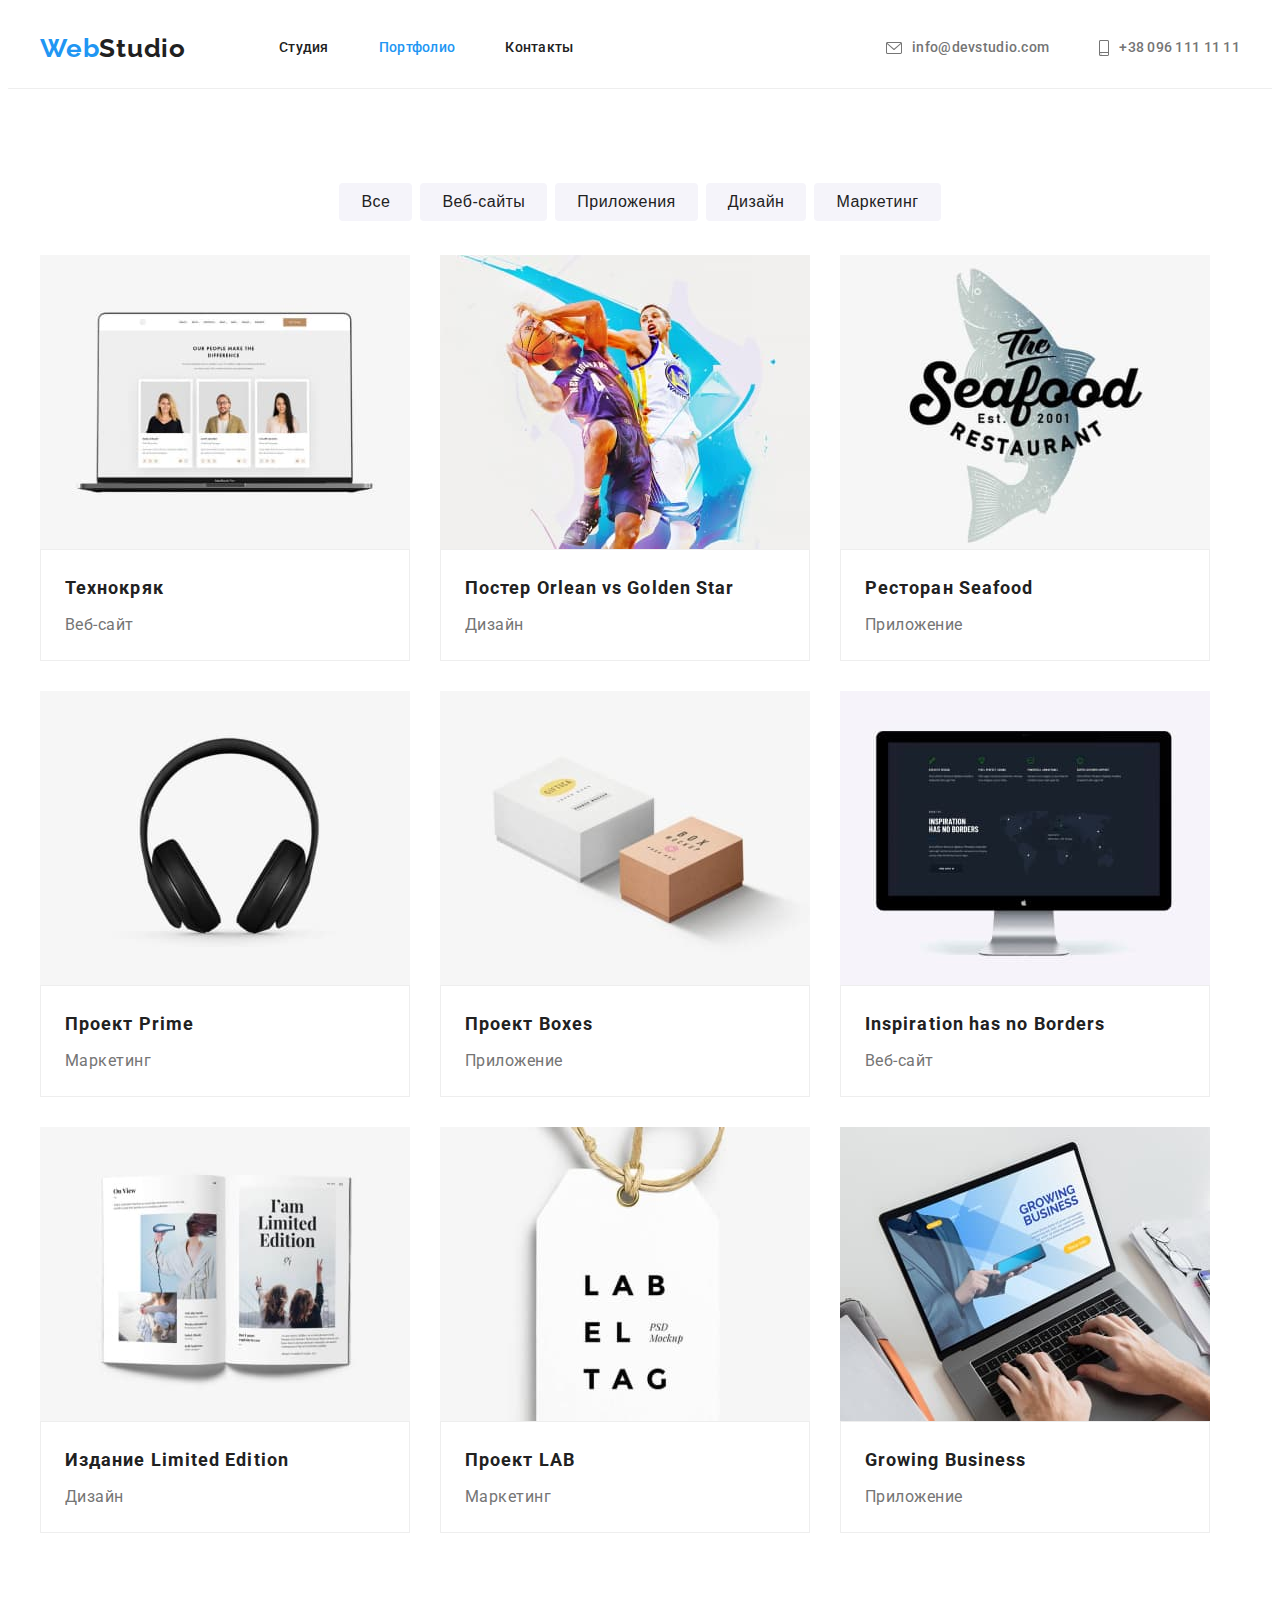
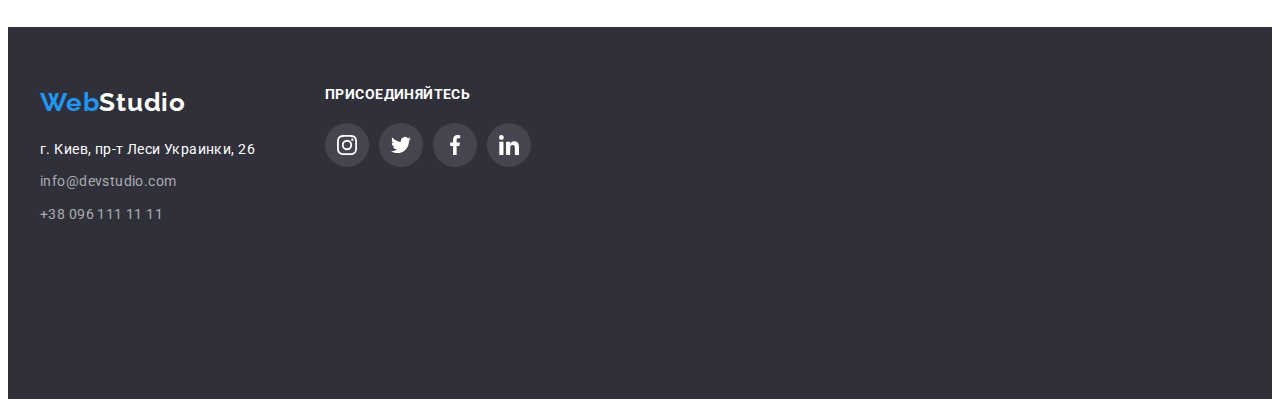
==== portfolio.html @ 66924701 "Переніс файли з минулої роботи" ====
<!DOCTYPE html>
<html lang="ru">
<head>
    <meta charset="UTF-8">
    <meta name="viewport" content="width=device-width, initial-scale=1.0">
    <title>Portfolio</title>
    <link
        href="https://fonts.googleapis.com/css2?family=Oleo+Script&family=Raleway:wght@700&family=Roboto:wght@400;500;700;900&display=swap"
        rel="stylesheet">
        <link rel="stylesheet" href="https://cdnjs.cloudflare.com/ajax/libs/modern-normalize/1.0.0/modern-normalize.min.css"
            integrity="sha512-ISS7cAi1PEhQ8jnbJpJZMd29NlhNj4AWYyLOSp2CE/CsHxTCu+r+t0D2yoJudVrd0/8fTVPUVDzY5Tvli75u/g=="
            crossorigin="anonymous" />
    <link rel="stylesheet" href="./css/styles.css" />
</head>
<body>

    <header class="header portfolio-header">
        <!--Шапка сторінки-->
        <div class="conteiner">
            <a href="./index.html" class="logo"> Web<span class="studio-header">Studio</span></a>
    
            <nav class="head-navigation">
                <ul class="header-nav">
                    <li class="item"><a href="./index.html" class="link">Студия</a></li>
                    <li class="item"><a href="./portfolio.html" class="link current">Портфолио</a></li>
                    <li class="item"><a href="#adress" class="link">Контакты</a></li>
                </ul>
            </nav>
    
        <ul class="header-adress">
            <li class="item mail-item"><a href="mailto:info@devstudio.com" class="link">
                    <svg class="icon icon-mail" width="16" height="12">
                        <use href="./images/splite.svg#icon-envelope"></use>
                    </svg>
                    info@devstudio.com</a></li>
            <li class="item phone-item"><a href="tel:380961111111" class="link">
                    <svg class="icon icon-phone" width="10" height="16">
                        <use href="./images/splite.svg#icon-smartphone"></use>
                    </svg>
                    +38 096 111 11 11</a></li>
        </ul>
        </div>
    
    </header>

    <main>

      <section class="section portfolio">
           
        <h1 class="visually-hidden">Наше портфолио</h1>

        <div class="conteiner">
             <ul class="portfolio-button">
               <li class="item"><button type="button" class="link">Все</button></li>
               <li class="item"><button type="button" class="link">Веб-сайты</button></li>
               <li class="item"><button type="button" class="link">Приложения</button></li>
               <li class="item"><button type="button" class="link">Дизайн</button></li>
               <li class="item"><button type="button" class="link">Маркетинг</button></li>
            </ul>
        
            <ul class="portfolio-list">
                <li class="list-item">
                    <img class="img" src="./images/portfolio/img1.jpg" alt="Екран ноутбука с открытой интернет страницей" width="370">
                    <div class="img-description">
                        <h2 class="img-tittle">Технокряк</h2>
                        <p class="project">Веб-сайт</p>
                    </div>
                </li>
                <li class="list-item">
                    <img class="img" src="./images/portfolio/img2.jpg" alt="Два баскетболиста" width="370">
                    <div class="img-description">
                        <h2 class="img-tittle">Постер <span lang="en">Orlean vs Golden Star</span> </h2>
                        <p class="project">Дизайн</p>
                    </div>
                
                </li>
                <li class="list-item">
                    <img class="img" src="./images/portfolio/img3.jpg" alt="Логотип ресторана" width="370">
                    <div class="img-description">
                        <h2 class="img-tittle">Ресторан <span lang="en">Seafood</span></h2>
                        <p class="project">Приложение</p>
                    </div>
                
                </li>
                <li class="list-item">
                    <img class="img" src="./images/portfolio/img4.jpg" alt="Наушники" width="370">
                    <div class="img-description">
                        <h2 class="img-tittle">Проект <span lang="en">Prime</span></h2>
                        <p class="project">Маркетинг</p>
                    </div>
                
                </li>
                <li class="list-item">
                    <img class="img" src="./images/portfolio/img5.jpg" alt="Две коробки" width="370">
                    <div class="img-description">
                           <h2 class="img-tittle">Проект <span lang="en">Boxes</span></h2>
                           <p class="project">Приложение</p>
                    </div> 
               
                </li>
                <li class="list-item">
                    <img class="img" src="./images/portfolio/img6.jpg" alt="Екран макбука с открытой интернет страницей" width="370">
                    <div class="img-description">
                        <h2 lang="en" class="img-tittle">Inspiration has no Borders</h2>
                        <p class="project">Веб-сайт</p>
                    </div>
                
                </li>
                <li class="list-item">
                    <img class="img" src="./images/portfolio/img7.jpg" alt="Страницы журнала" width="370">
                    <div class="img-description">
                        <h2 class="img-tittle">Издание <span lang="en">Limited Edition</span></h2>
                        <p class="project">Дизайн</p>
                    </div>
                
                </li>
                <li class="list-item">
                    <img class="img" src="./images/portfolio/img8.jpg" alt="Лейба" width="370">
                    <div class="img-description">
                        <h2 class="img-tittle">Проект <span lang="en">LAB</span></h2>
                        <p class="project">Маркетинг</p>
                    </div>
                
                </li>
                <li class="list-item">
                    <img class="img" src="./images/portfolio/img9.jpg" alt="Печать на ноутбуке" width="370">
                    <div class="img-description">
                        <h2 lang="en" class="img-tittle">Growing Business</h2>
                        <p class="project">Приложение</p>
                    </div>
                
                </li>
            </ul>
        </div>
      </section>
    </main>

    <footer class="footer">
        <!--Підвал-->
        <div class="conteiner">
            <div class="adress-conteiner">
                <a href="./index.html" class="logo"> Web<span class="studio-footer">Studio</span></a>
                <address id="adress">
                    <p class="adress">г. Киев, пр-т Леси Украинки, 26</p>
    
                    <ul class="footer-adress">
                        <li class="list-item"><a href="mailto:info@devstudio.com" class="link">info@devstudio.com</a></li>
                        <li class="list-item"><a href="tel:380961111111" class="link">+38 096 111 11 11</a></li>
                    </ul>
                </address>
            </div>
            <div class="footer-social">
                <span class="join">присоединяйтесь</span>
                <ul class="social-list">
                    <li class="item insta-link"><a class="link" href="https://www.instagram.com/" target="_blank" rel="noreferrer noopener">
                            <svg class="icon" width="20" height="20">
                                <use href="./images/splite.svg#icon-instagram"></use>
                            </svg>
                        </a></li>
                    <li class="item twit-link"><a class="link" href="https://twitter.com/" target="_blank" rel="noreferrer noopener">
                            <svg class="icon" width="20" height="20">
                                <use href="./images/splite.svg#icon-twitter"></use>
                            </svg>
                        </a></li>
                    <li class="item face-link"><a class="link" href="https://www.facebook.com/" target="_blank" rel="noreferrer noopener">
                            <svg class="icon" width="20" height="20">
                                <use href="./images/splite.svg#icon-facebook"></use>
                            </svg>
                        </a></li>
                    <li class="item linked-link"><a class="link" href="https://www.linkedin.com/" target="_blank" rel="noreferrer noopener">
                            <svg class="icon" width="20" height="20">
                                <use href="./images/splite.svg#icon-linkedin"></use>
                            </svg>
                        </a></li>
                </ul>
    
            </div>
        </div>
    </footer>
</body>
</html>
---- css/styles.css ----
/*Палітра кольорів
    Фон головний -#FFFFFF;
    Фон другорядний -#F5F4FA;
    Футер та Hero - #2F303A;
    Навігація та заголовни - #212121;
    Посилання та абзаци - #757575;
    Наведення посилань - #2196F3;
    Колір градієнта - rgba(47, 48, 58, 0.4)
    Колір заливки іконок - #afb1b8
    Колів фону іконок соц. мереж у футері - rgba(255, 255, 255, 0.1)
    Колір посилань у футері - rgba(255, 255, 255, 0.6)
*/

/*CSS змінні*/

:root {
  --main-background-color: #ffffff;
  --second-background-color: #f5f4fa;
  --background-footer-hero: #2f303a;
  --text-nav-tittle: #212121;
  --text-links: #757575;
  --accent: #2196f3;
  --gradient-color: rgba(47, 48, 58, 0.4);
  --icon-fill: #afb1b8;
  --footer-text-link: rgba(255, 255, 255, 0.6);
  --bgc-footer-icon: rgba(255, 255, 255, 0.1);
}

body {
  background-color: var(--main-background-color);
  font-family: Roboto, sans-serif;
}

.conteiner {
  margin-right: auto;
  margin-left: auto;
  width: 1200px;
  padding-right: 15px;
  padding-left: 15px;
}

ul,
h2,
h3,
p {
  margin-top: 0;
  margin-bottom: 0;
}

h2 {
  margin-bottom: 50px;

  color: var(--text-nav-tittle);

  font-weight: 700;
  font-size: 36px;
  line-height: 1.17;
  letter-spacing: 0.03em;
}

ul {
  list-style-type: none;
  padding-left: 0;
}

.link {
  text-decoration: none;
}

.section {
  padding-top: 94px;
  padding-bottom: 94px;
}

.img {
  display: block;
}

.visually-hidden {
  position: absolute !important;
  clip: rect(1px 1px 1px 1px);
  clip: rect(1px, 1px, 1px, 1px);
  padding: 0 !important;
  border: 0 !important;
  height: 1px !important;
  width: 1px !important;
  overflow: hidden;
}

:focus {
  outline: none;
}

/*Header*/

.header > .conteiner {
  display: flex;
  align-items: center;
}

/*Header Logo*/

.logo {
  text-decoration: none;

  color: var(--accent);

  font-family: Raleway, sans-serif;
  font-weight: 700;
  font-size: 26px;
  line-height: 1.19;
  letter-spacing: 0.03em;
}

.studio-header {
  color: var(--text-nav-tittle);
}

.logo:hover .studio-header,
.logo:focus .studio-header {
  color: var(--accent);
}

/*Navigation*/

.head-navigation {
  margin-left: 93px;
}

.header-nav {
  display: flex;
}

.header-nav .item:not(:last-child) {
  margin-right: 50px;
}

.header-nav .link {
  display: block;
  padding-top: 32px;
  padding-bottom: 32px;

  color: var(--text-nav-tittle);

  font-weight: 500;
  font-size: 14px;
  line-height: 1.14;
  letter-spacing: 0.02em;
}

.header-nav .link:hover,
.header-nav .link:focus {
  color: var(--accent);
}

.header-nav .link.current {
  color: var(--accent);
}

.header-nav .link.current:hover,
.header-nav .link.current:focus {
  color: var(--text-nav-tittle);
}

/*Header adress*/

.header-adress {
  display: flex;
  margin-left: auto;
}

.header-adress .item:not(:last-child) {
  margin-right: 50px;
}

.header-adress > .item {
  display: flex;
  align-items: center;
}

.header-adress .link {
  color: var(--text-links);

  font-weight: 500;
  font-size: 14px;
  line-height: 1.14;
  letter-spacing: 0.02em;
  text-decoration: none;
}

.header-adress .link:hover,
.header-adress .link:focus {
  color: var(--accent);
}

.icon-mail {
  width: 20px;
  margin-right: 10px;
}

.icon-phone {
  margin-right: 10px;
}

.header-adress .icon {
  fill: currentColor;
}

.header-adress .link {
  display: inline-flex;
  align-items: center;
}

/*Main*/

/*Hero*/

.hero {
  padding-top: 200px;
  padding-bottom: 280px;

  max-width: 1600px;
  height: 600px;
  margin-left: auto;
  margin-right: auto;
  background-image: linear-gradient(
      to right,
      var(--gradient-color),
      var(--gradient-color)
    ),
    url(../images/main-page/hero-img.jpg);
  text-align: center;
}

.hero-tittle {
  margin-top: 0;
  margin-bottom: 30px;
  color: var(--main-background-color);

  font-weight: 900;
  font-size: 44px;
  line-height: 1.36;
  letter-spacing: 0.06em;
  text-transform: uppercase;
}

.hero-button {
  display: inline-block;
  min-width: 200px;
  padding: 10px 32px;
  border-radius: 4px;

  background-color: var(--accent);
  color: var(--main-background-color);

  font-weight: 700;
  font-size: 16px;
  line-height: 1.88;
  letter-spacing: 0.06em;
  align-items: center;
  text-decoration: none;
}

.hero-button:hover,
.hero-button:focus {
  background-color: var(--second-background-color);
  color: var(--text-nav-tittle);
}

/*Features*/

.features {
  display: flex;
}

.features > .item:not(:last-child) {
  margin-right: 30px;
}

.background {
  display: inline-flex;
  justify-content: center;
  align-items: center;
  width: 270px;
  height: 120px;
  background-color: var(--second-background-color);
  border-radius: 4px;
  margin-bottom: 30px;
}

.features .icon {
  width: 70px;
  height: 70px;
}

.feature-tittle {
  margin-bottom: 10px;
  color: var(--text-nav-tittle);

  font-weight: 700;
  font-size: 14px;
  line-height: 1.14;
  letter-spacing: 0.03em;
  text-transform: uppercase;
}

.feature-text {
  color: var(--text-links);

  font-weight: 400;
  font-size: 14px;
  line-height: 1.71;
  letter-spacing: 0.03em;
}

/*Work section*/

.work-section {
  padding-top: 0;
  text-align: center;
}

.work-img {
  display: flex;
  justify-content: space-between;
}

/*Team*/

.team {
  text-align: center;
  background-color: var(--second-background-color);
}

.team-list .list-item {
  background-color: var(--main-background-color);
  box-shadow: 0px 1px 3px rgba(0, 0, 0, 0.12), 0px 1px 1px rgba(0, 0, 0, 0.14),
    0px 2px 1px rgba(0, 0, 0, 0.2);
  border-radius: 0px 0px 4px 4px;
}

.team-list {
  display: flex;
  justify-content: space-between;
  text-align: center;
}

.team-list > .list-item {
  padding-bottom: 30px;
}

.name-worker {
  margin-top: 30px;
  margin-bottom: 10px;

  color: var(--text-nav-tittle);

  font-weight: 500;
  font-size: 16px;
  line-height: 1.19;
  letter-spacing: 0.03em;
}

.work-position {
  margin-bottom: 16px;
  color: var(--text-links);

  font-weight: 400;
  font-size: 16px;
  line-height: 1.19;
  letter-spacing: 0.03em;
}

.social-list {
  display: flex;
  justify-content: center;
}

.social-list .link {
  display: inline-flex;
  align-items: center;
  justify-content: center;
  width: 44px;
  height: 44px;
  fill: var(--icon-fill);
}

.social-list > .item:not(:last-child) {
  margin-right: 10px;
}

.social-list .link:hover,
.social-list .link:focus {
  background-color: var(--accent);
  border-radius: 50%;
  fill: var(--main-background-color);
}

/*Постійні клієнит*/

.clients {
  text-align: center;
}

.clients-list {
  display: flex;
}

.clients-list .link {
  display: flex;
  width: 170px;
  height: 90px;
  border: 1px solid var(--icon-fill);
  border-radius: 4px;
  align-items: center;
  justify-content: center;
  fill: var(--icon-fill);
}

.clients-list .link:hover,
.clients-list .link:focus {
  border: 1px solid var(--accent);
  fill: var(--accent);
}

.clients-item:not(:last-child) {
  margin-right: 30px;
}

/*Footer*/

/*Logo*/

.footer {
  background-color: var(--background-footer-hero);
}

.footer > .conteiner {
  display: flex;
  height: 252px;
  padding-top: 60px;
  padding-bottom: 60px;
}
/*Footer Logo*/

.footer .logo {
  display: block;
  margin-bottom: 20px;
}

.studio-footer {
  color: var(--main-background-color);
}

.logo:hover .studio-footer,
.logo:focus .studio-footer {
  color: var(--accent);
}

/*Footer Adress*/

.adress {
  margin-bottom: 9px;

  color: var(--main-background-color);

  font-style: normal;
  font-weight: 400;
  font-size: 14px;
  line-height: 1.71;
  letter-spacing: 0.03em;
}

.footer-adress > .list-item:not(:last-child) {
  margin-bottom: 9px;
}

.footer-adress {
  list-style-type: none;
}

.footer-adress .link {
  color: var(--footer-text-link);

  font-style: normal;
  font-weight: 400;
  font-size: 14px;
  line-height: 1.71;
  letter-spacing: 0.03em;
}

.footer-adress .link:hover,
.footer-adress .link:focus {
  color: var(--accent);
}

.adress-conteiner {
  margin-right: 70px;
}

.footer-social {
  display: flex;
  flex-direction: column;
}

.join {
  font-weight: 700;
  font-size: 14px;
  line-height: 1.14;
  letter-spacing: 0.03em;
  text-transform: uppercase;
  padding-bottom: 20px;

  color: var(--main-background-color);
}

.footer-social .item {
  background-color: var(--bgc-footer-icon);
  border-radius: 50%;
}

.footer-social .icon {
  fill: var(--main-background-color);
}

/*Portfolio*/

.portfolio-header {
  border-bottom: 1px solid #eeeeee;
}

/*Main*/

/*Buttons*/

.portfolio-button .link {
  display: inline-block;
  min-width: 73px;
  padding: 6px 22px;
  border-radius: 4px;
  border: 0;

  background-color: var(--second-background-color);
  color: var(--text-nav-tittle);

  font-weight: 500;
  font-size: 16px;
  line-height: 1.62;
  text-align: center;
  letter-spacing: 0.03em;

  cursor: pointer;
}

.portfolio-button .link:hover,
.portfolio-button .link:focus {
  background-color: var(--accent);
  color: var(--main-background-color);
}

/*Portfolio Images*/

.portfolio-button {
  display: flex;
  justify-content: center;
  margin-bottom: 34px;
}

.portfolio-button > .item:not(:last-child) {
  margin-right: 8px;
}

.portfolio-list {
  display: flex;
  flex-wrap: wrap;
}

.img-description {
  border: 1px solid #eeeeee;

  padding: 20px 24px;
}

.portfolio-list > .list-item:not(:nth-child(3n)) {
  margin-right: 30px;
}

.portfolio-list > .list-item:not(:nth-last-child(-n + 3)) {
  margin-bottom: 30px;
}

.img-tittle {
  margin-bottom: 4px;

  color: var(--text-nav-tittle);

  font-weight: 700;
  font-size: 18px;
  line-height: 2;
  letter-spacing: 0.06em;
}

.project {
  color: var(--text-links);

  font-weight: 400;
  font-size: 16px;
  line-height: 1.87;
  letter-spacing: 0.03em;
}

.portfolio-list > .list-item:hover {
  box-shadow: 0px 1px 1px rgba(0, 0, 0, 0.12), 0px 4px 4px rgba(0, 0, 0, 0.06),
    1px 4px 6px rgba(0, 0, 0, 0.16);
}
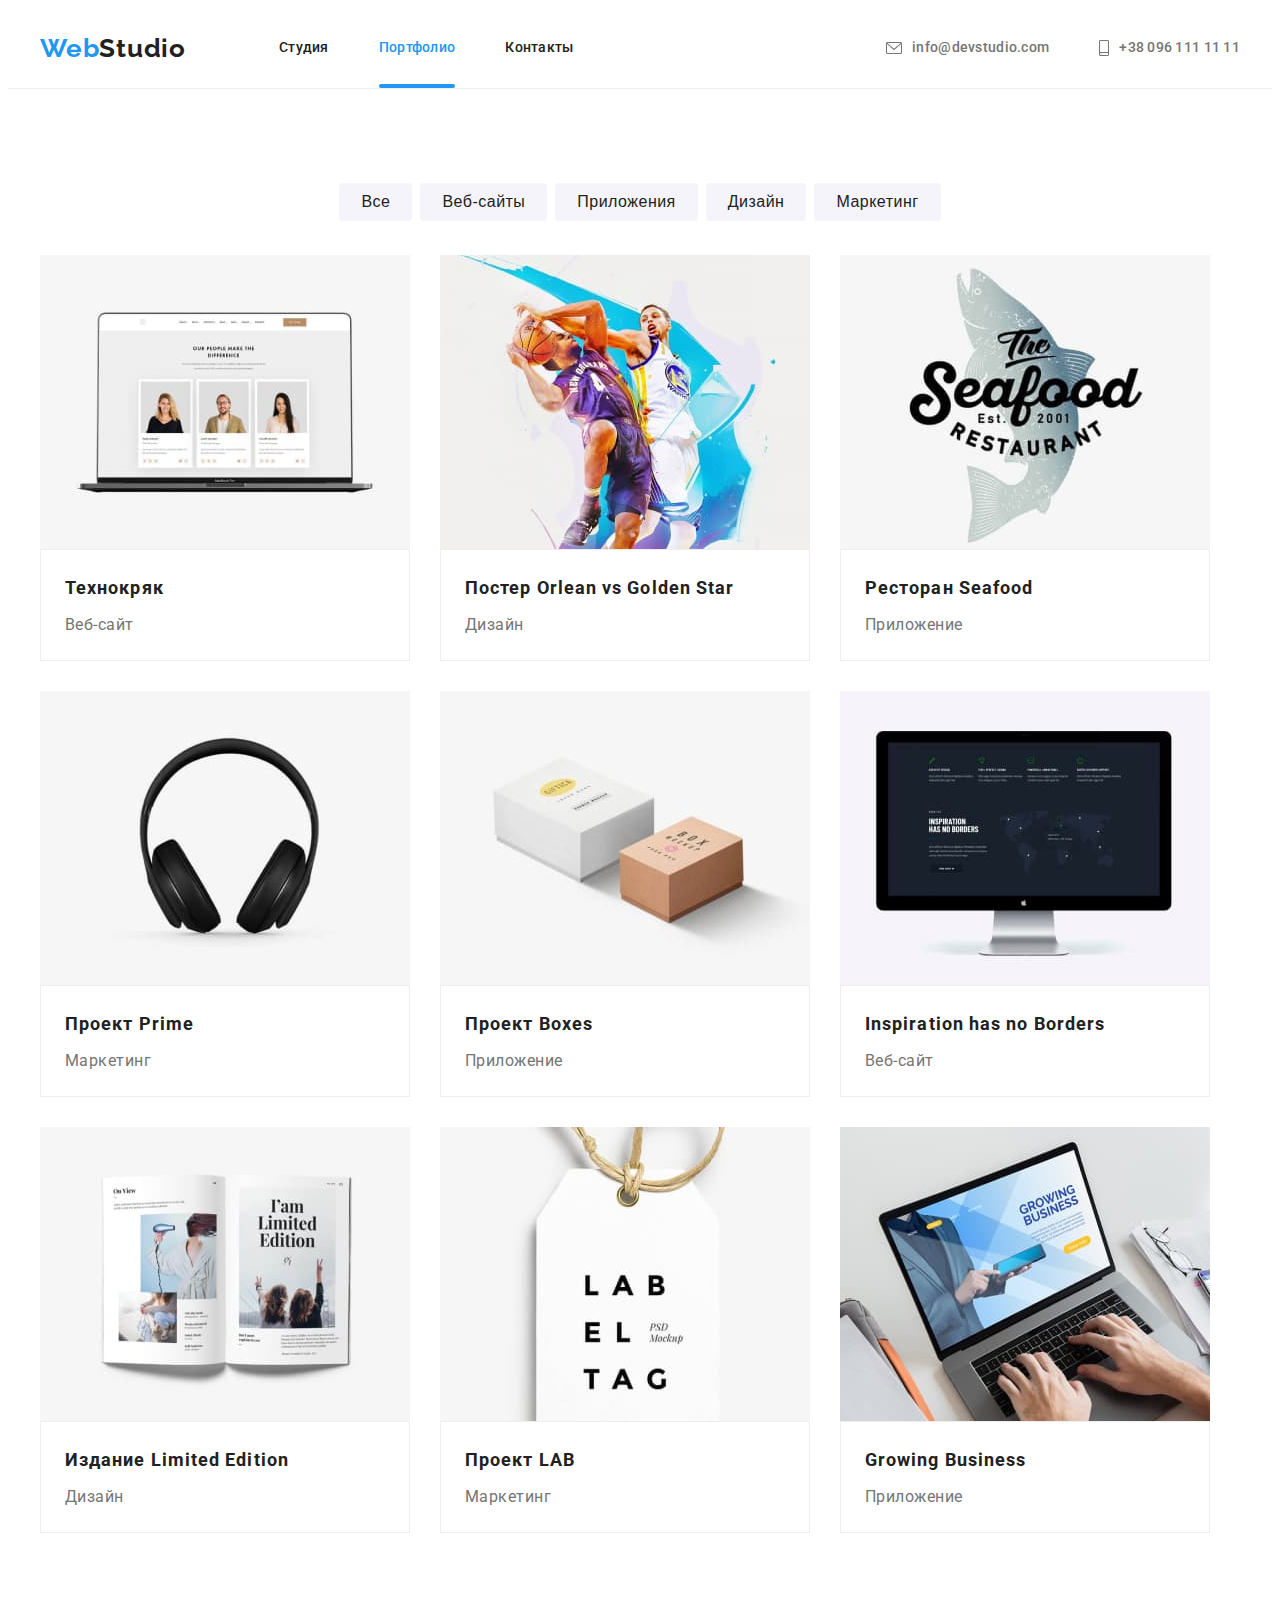
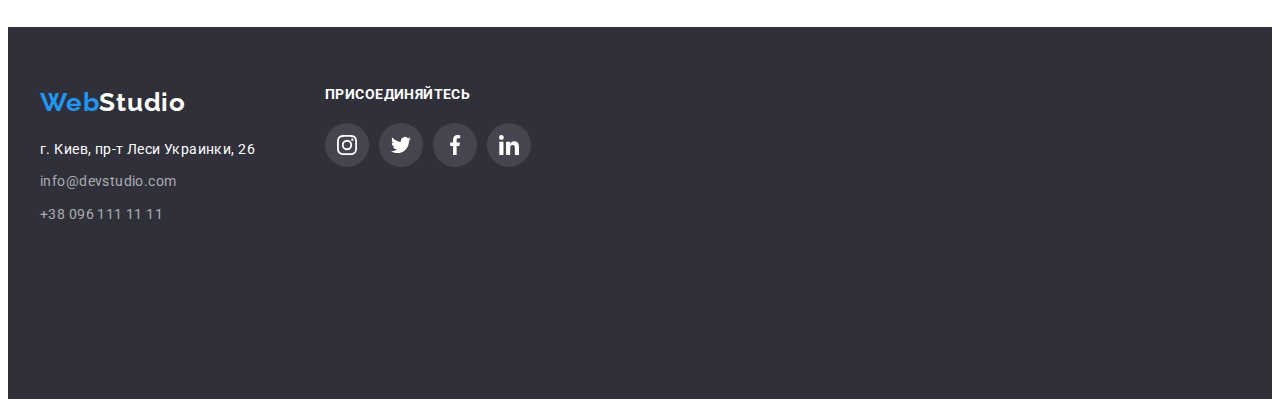
==== commit c397d69c: "Зпозиціонував без анімації" ====
--- a/portfolio.html
+++ b/portfolio.html
@@ -60,14 +60,25 @@
         
             <ul class="portfolio-list">
                 <li class="list-item">
-                    <img class="img" src="./images/portfolio/img1.jpg" alt="Екран ноутбука с открытой интернет страницей" width="370">
+                    <div class="overlay-img"><img class="img" src="./images/portfolio/img1.jpg" alt="Екран ноутбука с открытой интернет страницей" width="370">
+                    <div class="overlay">
+                        <p class="overlay-txt">Технокряк это современная площадка распространения коронавируса. Компании используют эту платформу для цифрового
+                        шпионажа и атак на защищённые сервера конкурентов.</p>
+                    </div>
+                    </div>
                     <div class="img-description">
                         <h2 class="img-tittle">Технокряк</h2>
                         <p class="project">Веб-сайт</p>
                     </div>
-                </li>
-                <li class="list-item">
-                    <img class="img" src="./images/portfolio/img2.jpg" alt="Два баскетболиста" width="370">
+                    
+                </li>
+                <li class="list-item">
+                    <div class="overlay-img"><img class="img" src="./images/portfolio/img2.jpg" alt="Два баскетболиста" width="370">
+                    <div class="overlay">
+                        <p class="overlay-txt">Технокряк это современная площадка распространения коронавируса. Компании используют эту платформу для цифрового
+                        шпионажа и атак на защищённые сервера конкурентов.</p>
+                    </div>
+                    </div>
                     <div class="img-description">
                         <h2 class="img-tittle">Постер <span lang="en">Orlean vs Golden Star</span> </h2>
                         <p class="project">Дизайн</p>
@@ -75,7 +86,12 @@
                 
                 </li>
                 <li class="list-item">
-                    <img class="img" src="./images/portfolio/img3.jpg" alt="Логотип ресторана" width="370">
+                    <div class="overlay-img"><img class="img" src="./images/portfolio/img3.jpg" alt="Логотип ресторана" width="370">
+                    <div class="overlay">
+                        <p class="overlay-txt">Технокряк это современная площадка распространения коронавируса. Компании используют эту платформу для цифрового
+                        шпионажа и атак на защищённые сервера конкурентов.</p>
+                    </div>
+                    </div>
                     <div class="img-description">
                         <h2 class="img-tittle">Ресторан <span lang="en">Seafood</span></h2>
                         <p class="project">Приложение</p>
@@ -83,7 +99,12 @@
                 
                 </li>
                 <li class="list-item">
-                    <img class="img" src="./images/portfolio/img4.jpg" alt="Наушники" width="370">
+                    <div class="overlay-img"><img class="img" src="./images/portfolio/img4.jpg" alt="Наушники" width="370">
+                    <div class="overlay">
+                        <p class="overlay-txt">Технокряк это современная площадка распространения коронавируса. Компании используют эту платформу для цифрового
+                        шпионажа и атак на защищённые сервера конкурентов.</p>
+                    </div>
+                    </div>
                     <div class="img-description">
                         <h2 class="img-tittle">Проект <span lang="en">Prime</span></h2>
                         <p class="project">Маркетинг</p>
@@ -91,7 +112,12 @@
                 
                 </li>
                 <li class="list-item">
-                    <img class="img" src="./images/portfolio/img5.jpg" alt="Две коробки" width="370">
+                    <div class="overlay-img"><img class="img" src="./images/portfolio/img5.jpg" alt="Две коробки" width="370">
+                    <div class="overlay">
+                        <p class="overlay-txt">Технокряк это современная площадка распространения коронавируса. Компании используют эту платформу для цифрового
+                        шпионажа и атак на защищённые сервера конкурентов.</p>
+                    </div>
+                    </div>
                     <div class="img-description">
                            <h2 class="img-tittle">Проект <span lang="en">Boxes</span></h2>
                            <p class="project">Приложение</p>
@@ -99,7 +125,12 @@
                
                 </li>
                 <li class="list-item">
-                    <img class="img" src="./images/portfolio/img6.jpg" alt="Екран макбука с открытой интернет страницей" width="370">
+                    <div class="overlay-img"><img class="img" src="./images/portfolio/img6.jpg" alt="Екран макбука с открытой интернет страницей" width="370">
+                    <div class="overlay">
+                        <p class="overlay-txt">Технокряк это современная площадка распространения коронавируса. Компании используют эту платформу для цифрового
+                        шпионажа и атак на защищённые сервера конкурентов.</p>
+                    </div>
+                    </div>
                     <div class="img-description">
                         <h2 lang="en" class="img-tittle">Inspiration has no Borders</h2>
                         <p class="project">Веб-сайт</p>
@@ -107,7 +138,12 @@
                 
                 </li>
                 <li class="list-item">
-                    <img class="img" src="./images/portfolio/img7.jpg" alt="Страницы журнала" width="370">
+                    <div class="overlay-img"><img class="img" src="./images/portfolio/img7.jpg" alt="Страницы журнала" width="370">
+                    <div class="overlay">
+                        <p class="overlay-txt">Технокряк это современная площадка распространения коронавируса. Компании используют эту платформу для цифрового
+                        шпионажа и атак на защищённые сервера конкурентов.</p>
+                    </div>
+                    </div>
                     <div class="img-description">
                         <h2 class="img-tittle">Издание <span lang="en">Limited Edition</span></h2>
                         <p class="project">Дизайн</p>
@@ -115,7 +151,12 @@
                 
                 </li>
                 <li class="list-item">
-                    <img class="img" src="./images/portfolio/img8.jpg" alt="Лейба" width="370">
+                    <div class="overlay-img"><img class="img" src="./images/portfolio/img8.jpg" alt="Лейба" width="370">
+                    <div class="overlay">
+                        <p class="overlay-txt">Технокряк это современная площадка распространения коронавируса. Компании используют эту платформу для цифрового
+                        шпионажа и атак на защищённые сервера конкурентов.</p>
+                    </div>
+                    </div>
                     <div class="img-description">
                         <h2 class="img-tittle">Проект <span lang="en">LAB</span></h2>
                         <p class="project">Маркетинг</p>
@@ -123,7 +164,12 @@
                 
                 </li>
                 <li class="list-item">
-                    <img class="img" src="./images/portfolio/img9.jpg" alt="Печать на ноутбуке" width="370">
+                    <div class="overlay-img"><img class="img" src="./images/portfolio/img9.jpg" alt="Печать на ноутбуке" width="370">
+                    <div class="overlay">
+                        <p class="overlay-txt">Технокряк это современная площадка распространения коронавируса. Компании используют эту платформу для цифрового
+                        шпионажа и атак на защищённые сервера конкурентов.</p>
+                    </div>
+                    </div>
                     <div class="img-description">
                         <h2 lang="en" class="img-tittle">Growing Business</h2>
                         <p class="project">Приложение</p>
--- a/css/styles.css
+++ b/css/styles.css
@@ -162,6 +162,21 @@
   color: var(--text-nav-tittle);
 }
 
+.header-nav > .item {
+  position: relative;
+}
+
+.header-nav .link.current::after {
+  position: absolute;
+  left: 0;
+  bottom: 0;
+  content: '';
+  width: 100%;
+  height: 4px;
+  background-color: var(--accent);
+  border-radius: 2px;
+}
+
 /*Header adress*/
 
 .header-adress {
@@ -267,6 +282,40 @@
   color: var(--text-nav-tittle);
 }
 
+.backdrop {
+  position: fixed;
+  top: 0;
+  left: 0;
+  width: 100%;
+  height: 100%;
+  background-color: rgba(0, 0, 0, 0.1);
+  z-index: 2;
+}
+
+.backdrop.is-hidden {
+  opacity: 0;
+  pointer-events: none;
+}
+
+.modal {
+  position: absolute;
+  top: 50%;
+  left: 50%;
+  transform: translate(-50%, -50%);
+
+  min-width: 528px;
+  min-height: 581px;
+  background-color: #fff;
+}
+
+.close-button {
+  display: block;
+  border: none;
+  padding: 0;
+  margin: 0;
+  fill: white;
+}
+
 /*Features*/
 
 .features {
@@ -325,6 +374,29 @@
   justify-content: space-between;
 }
 
+.work-img > .work-item {
+  position: relative;
+}
+
+.work-img .img-text {
+  position: absolute;
+  left: 0;
+  bottom: 0;
+  background-color: rgba(47, 48, 58, 0.8);
+  width: 100%;
+  height: 70px;
+  font-weight: 700;
+  font-size: 14px;
+  line-height: 1.14;
+  text-align: center;
+  letter-spacing: 0.03em;
+  text-transform: uppercase;
+  padding: 27px 0px;
+
+  color: var(--main-background-color);
+  z-index: 1;
+}
+
 /*Team*/
 
 .team {
@@ -612,4 +684,34 @@
 .portfolio-list > .list-item:hover {
   box-shadow: 0px 1px 1px rgba(0, 0, 0, 0.12), 0px 4px 4px rgba(0, 0, 0, 0.06),
     1px 4px 6px rgba(0, 0, 0, 0.16);
-}
+  cursor: pointer;
+}
+
+.overlay-img {
+  position: relative;
+}
+
+.overlay {
+  position: absolute;
+  left: 0;
+  bottom: 0;
+  opacity: 0;
+  width: 100%;
+  height: 294px;
+  background-color: rgba(33, 150, 243, 0.9);
+}
+
+.overlay-txt {
+  margin: 63px 24px;
+  font-weight: 400;
+  font-size: 18px;
+  line-height: 1.56;
+
+  letter-spacing: 0.03em;
+
+  color: var(--main-background-color);
+}
+
+.portfolio-list > .list-item:hover .overlay {
+  opacity: 1;
+}
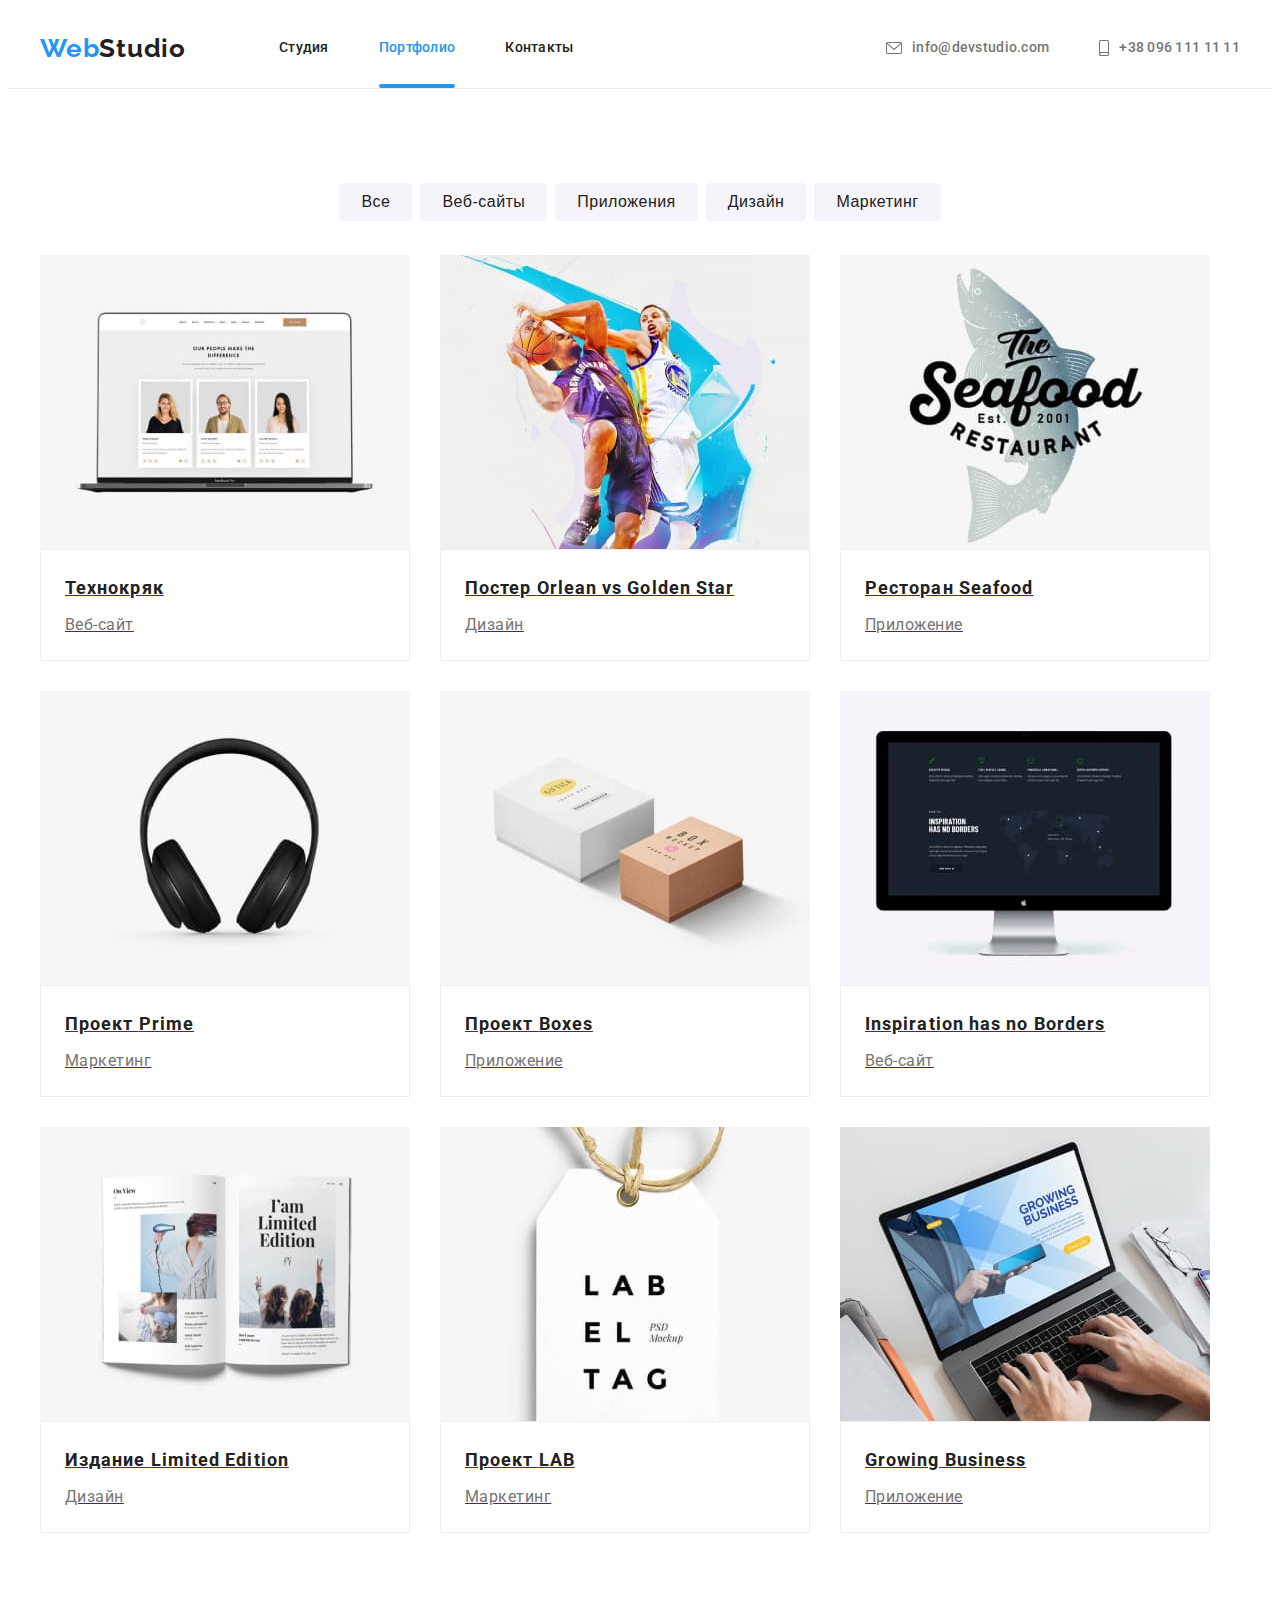
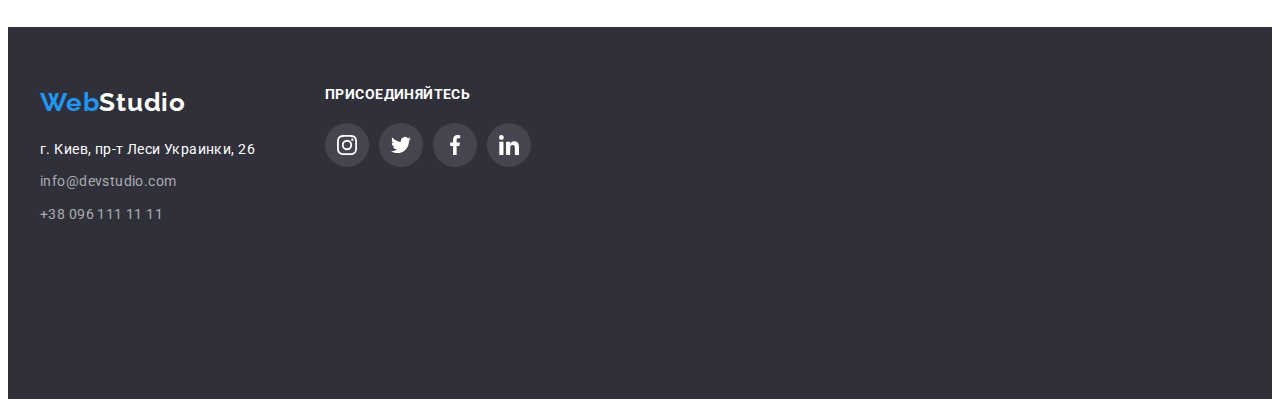
==== commit aa949d1d: "Відредагував links у Портфоліо" ====
--- a/portfolio.html
+++ b/portfolio.html
@@ -60,20 +60,21 @@
         
             <ul class="portfolio-list">
                 <li class="list-item">
-                    <div class="overlay-img"><img class="img" src="./images/portfolio/img1.jpg" alt="Екран ноутбука с открытой интернет страницей" width="370">
-                    <div class="overlay">
-                        <p class="overlay-txt">Технокряк это современная площадка распространения коронавируса. Компании используют эту платформу для цифрового
-                        шпионажа и атак на защищённые сервера конкурентов.</p>
-                    </div>
+                    <a href="" class="portfolio-link"><div class="overlay-img">
+                        <img class="img" src="./images/portfolio/img1.jpg" alt="Екран ноутбука с открытой интернет страницей" width="370">
+            
+                        <div class="overlay"><p class="overlay-txt">Технокряк это современная площадка распространения коронавируса. Компании используют эту платформу для цифрового
+                        шпионажа и атак на защищённые сервера конкурентов.</p></div>
+                
                     </div>
                     <div class="img-description">
                         <h2 class="img-tittle">Технокряк</h2>
                         <p class="project">Веб-сайт</p>
                     </div>
-                    
-                </li>
-                <li class="list-item">
-                    <div class="overlay-img"><img class="img" src="./images/portfolio/img2.jpg" alt="Два баскетболиста" width="370">
+                    </a>
+                </li>
+                <li class="list-item">
+                    <a href="" class="portfolio-link"><div class="overlay-img"><img class="img" src="./images/portfolio/img2.jpg" alt="Два баскетболиста" width="370">
                     <div class="overlay">
                         <p class="overlay-txt">Технокряк это современная площадка распространения коронавируса. Компании используют эту платформу для цифрового
                         шпионажа и атак на защищённые сервера конкурентов.</p>
@@ -83,10 +84,10 @@
                         <h2 class="img-tittle">Постер <span lang="en">Orlean vs Golden Star</span> </h2>
                         <p class="project">Дизайн</p>
                     </div>
-                
-                </li>
-                <li class="list-item">
-                    <div class="overlay-img"><img class="img" src="./images/portfolio/img3.jpg" alt="Логотип ресторана" width="370">
+                </a>
+                </li>
+                <li class="list-item">
+                    <a href="" class="portfolio-link"><div class="overlay-img"><img class="img" src="./images/portfolio/img3.jpg" alt="Логотип ресторана" width="370">
                     <div class="overlay">
                         <p class="overlay-txt">Технокряк это современная площадка распространения коронавируса. Компании используют эту платформу для цифрового
                         шпионажа и атак на защищённые сервера конкурентов.</p>
@@ -96,10 +97,10 @@
                         <h2 class="img-tittle">Ресторан <span lang="en">Seafood</span></h2>
                         <p class="project">Приложение</p>
                     </div>
-                
-                </li>
-                <li class="list-item">
-                    <div class="overlay-img"><img class="img" src="./images/portfolio/img4.jpg" alt="Наушники" width="370">
+                </a>
+                </li>
+                <li class="list-item">
+                    <a href="" class="portfolio-link"><div class="overlay-img"><img class="img" src="./images/portfolio/img4.jpg" alt="Наушники" width="370">
                     <div class="overlay">
                         <p class="overlay-txt">Технокряк это современная площадка распространения коронавируса. Компании используют эту платформу для цифрового
                         шпионажа и атак на защищённые сервера конкурентов.</p>
@@ -109,10 +110,10 @@
                         <h2 class="img-tittle">Проект <span lang="en">Prime</span></h2>
                         <p class="project">Маркетинг</p>
                     </div>
-                
-                </li>
-                <li class="list-item">
-                    <div class="overlay-img"><img class="img" src="./images/portfolio/img5.jpg" alt="Две коробки" width="370">
+                </a>
+                </li>
+                <li class="list-item">
+                    <a href="" class="portfolio-link"><div class="overlay-img"><img class="img" src="./images/portfolio/img5.jpg" alt="Две коробки" width="370">
                     <div class="overlay">
                         <p class="overlay-txt">Технокряк это современная площадка распространения коронавируса. Компании используют эту платформу для цифрового
                         шпионажа и атак на защищённые сервера конкурентов.</p>
@@ -122,10 +123,10 @@
                            <h2 class="img-tittle">Проект <span lang="en">Boxes</span></h2>
                            <p class="project">Приложение</p>
                     </div> 
-               
-                </li>
-                <li class="list-item">
-                    <div class="overlay-img"><img class="img" src="./images/portfolio/img6.jpg" alt="Екран макбука с открытой интернет страницей" width="370">
+            </a>
+                </li>
+                <li class="list-item">
+                    <a href="" class="portfolio-link"><div class="overlay-img"><img class="img" src="./images/portfolio/img6.jpg" alt="Екран макбука с открытой интернет страницей" width="370">
                     <div class="overlay">
                         <p class="overlay-txt">Технокряк это современная площадка распространения коронавируса. Компании используют эту платформу для цифрового
                         шпионажа и атак на защищённые сервера конкурентов.</p>
@@ -135,10 +136,10 @@
                         <h2 lang="en" class="img-tittle">Inspiration has no Borders</h2>
                         <p class="project">Веб-сайт</p>
                     </div>
-                
-                </li>
-                <li class="list-item">
-                    <div class="overlay-img"><img class="img" src="./images/portfolio/img7.jpg" alt="Страницы журнала" width="370">
+                </a>
+                </li>
+                <li class="list-item">
+                    <a href="" class="portfolio-link"><div class="overlay-img"><img class="img" src="./images/portfolio/img7.jpg" alt="Страницы журнала" width="370">
                     <div class="overlay">
                         <p class="overlay-txt">Технокряк это современная площадка распространения коронавируса. Компании используют эту платформу для цифрового
                         шпионажа и атак на защищённые сервера конкурентов.</p>
@@ -148,10 +149,10 @@
                         <h2 class="img-tittle">Издание <span lang="en">Limited Edition</span></h2>
                         <p class="project">Дизайн</p>
                     </div>
-                
-                </li>
-                <li class="list-item">
-                    <div class="overlay-img"><img class="img" src="./images/portfolio/img8.jpg" alt="Лейба" width="370">
+                </a>
+                </li>
+                <li class="list-item">
+                    <a href="" class="portfolio-link"><div class="overlay-img"><img class="img" src="./images/portfolio/img8.jpg" alt="Лейба" width="370">
                     <div class="overlay">
                         <p class="overlay-txt">Технокряк это современная площадка распространения коронавируса. Компании используют эту платформу для цифрового
                         шпионажа и атак на защищённые сервера конкурентов.</p>
@@ -161,10 +162,10 @@
                         <h2 class="img-tittle">Проект <span lang="en">LAB</span></h2>
                         <p class="project">Маркетинг</p>
                     </div>
-                
-                </li>
-                <li class="list-item">
-                    <div class="overlay-img"><img class="img" src="./images/portfolio/img9.jpg" alt="Печать на ноутбуке" width="370">
+                </a>
+                </li>
+                <li class="list-item">
+                    <a href="" class="portfolio-link"><div class="overlay-img"><img class="img" src="./images/portfolio/img9.jpg" alt="Печать на ноутбуке" width="370">
                     <div class="overlay">
                         <p class="overlay-txt">Технокряк это современная площадка распространения коронавируса. Компании используют эту платформу для цифрового
                         шпионажа и атак на защищённые сервера конкурентов.</p>
@@ -174,7 +175,7 @@
                         <h2 lang="en" class="img-tittle">Growing Business</h2>
                         <p class="project">Приложение</p>
                     </div>
-                
+                </a>
                 </li>
             </ul>
         </div>
--- a/css/styles.css
+++ b/css/styles.css
@@ -177,6 +177,11 @@
   border-radius: 2px;
 }
 
+.link.current:hover::after,
+.link.current:focus::after {
+  background-color: var(--text-nav-tittle);
+}
+
 /*Header adress*/
 
 .header-adress {
@@ -264,6 +269,7 @@
   min-width: 200px;
   padding: 10px 32px;
   border-radius: 4px;
+  border: none;
 
   background-color: var(--accent);
   color: var(--main-background-color);
@@ -274,6 +280,12 @@
   letter-spacing: 0.06em;
   align-items: center;
   text-decoration: none;
+  cursor: pointer;
+}
+
+.close-button:hover,
+.close-button:focus {
+  background-color: var(--accent);
 }
 
 .hero-button:hover,
@@ -306,14 +318,24 @@
   min-width: 528px;
   min-height: 581px;
   background-color: #fff;
+  display: flex;
+  justify-content: flex-end;
 }
 
 .close-button {
-  display: block;
-  border: none;
+  display: inline-flex;
   padding: 0;
   margin: 0;
-  fill: white;
+  width: 30px;
+  height: 30px;
+  border: 1px solid rgba(0, 0, 0, 0.1);
+  border-radius: 50%;
+  background-color: transparent;
+  justify-content: center;
+  align-items: center;
+  margin-top: 8px;
+  margin-right: 8px;
+  cursor: pointer;
 }
 
 /*Features*/
@@ -681,10 +703,14 @@
   letter-spacing: 0.03em;
 }
 
-.portfolio-list > .list-item:hover {
+.portfolio-link {
+  display: block;
+}
+
+.portfolio-link:hover,
+.portfolio-link:focus {
   box-shadow: 0px 1px 1px rgba(0, 0, 0, 0.12), 0px 4px 4px rgba(0, 0, 0, 0.06),
     1px 4px 6px rgba(0, 0, 0, 0.16);
-  cursor: pointer;
 }
 
 .overlay-img {
@@ -712,6 +738,7 @@
   color: var(--main-background-color);
 }
 
-.portfolio-list > .list-item:hover .overlay {
+.portfolio-list .portfolio-link:hover .overlay,
+.portfolio-list .portfolio-link:focus .overlay {
   opacity: 1;
 }
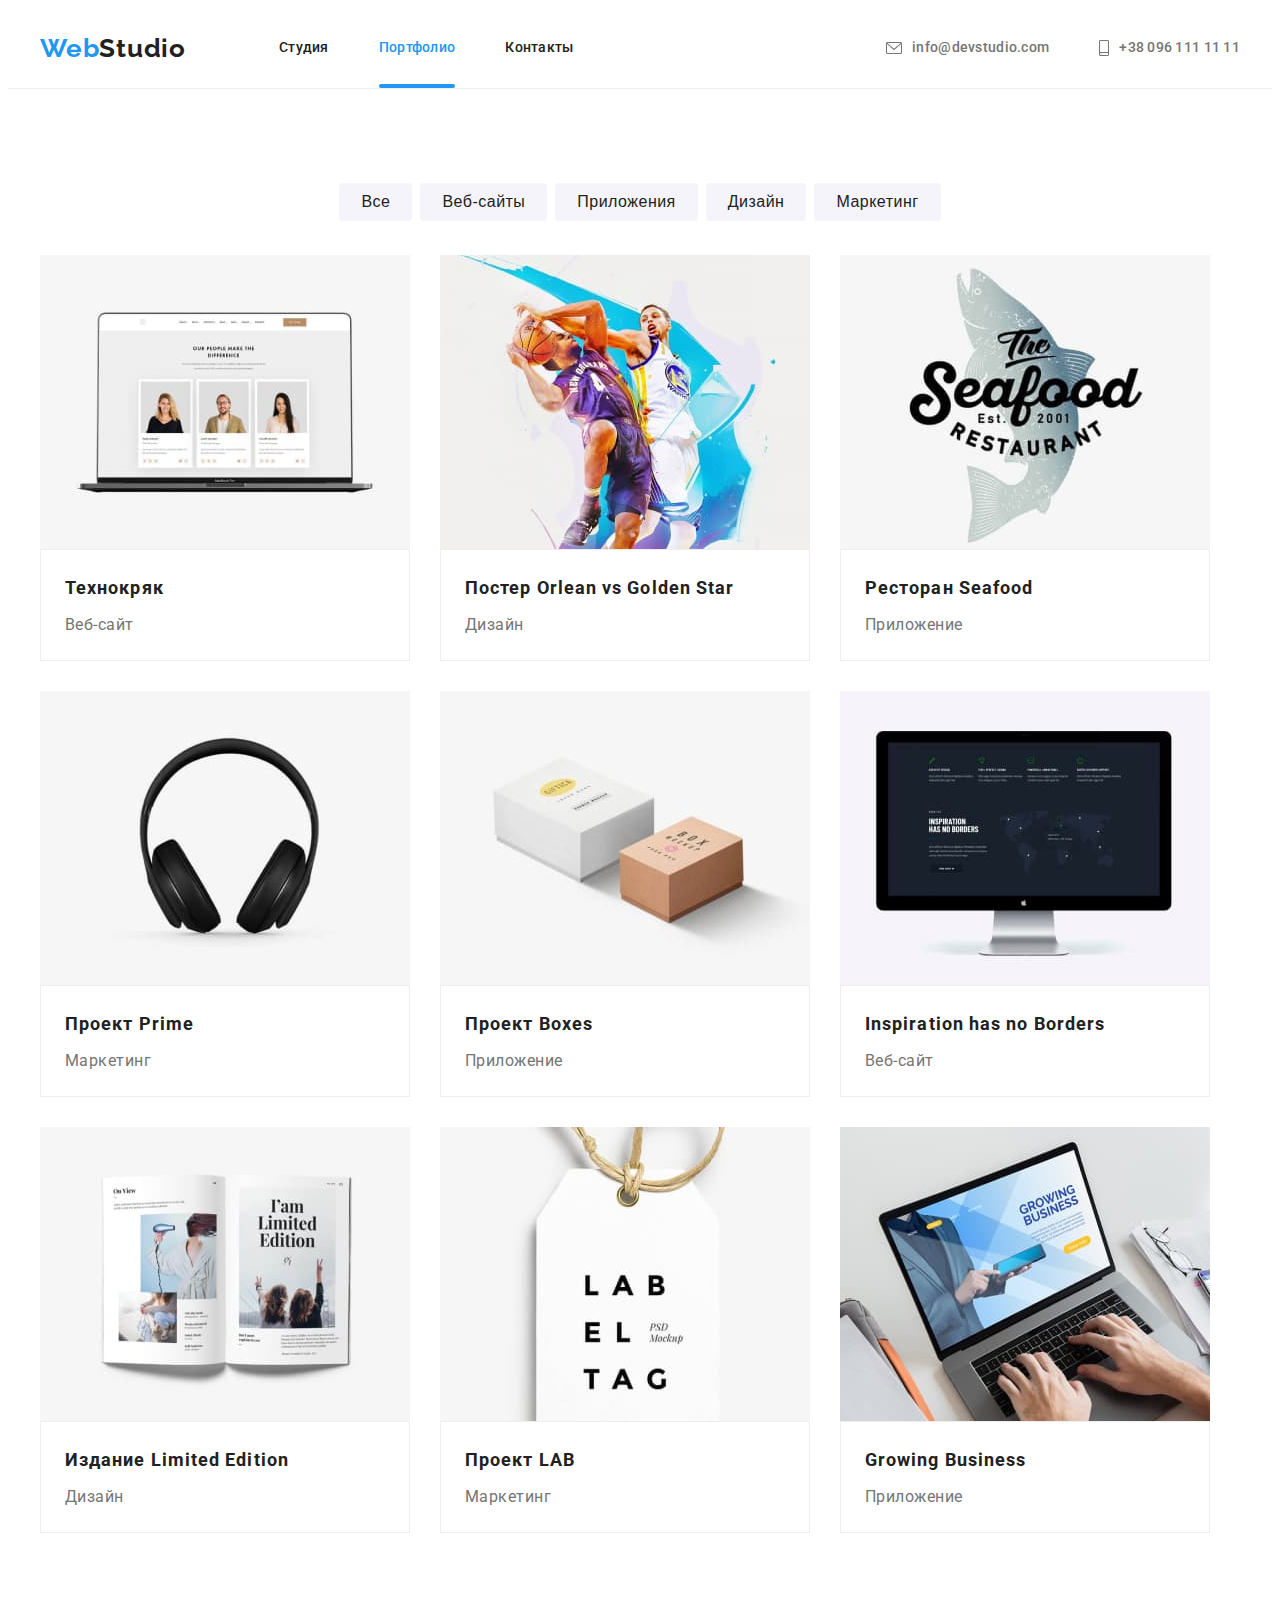
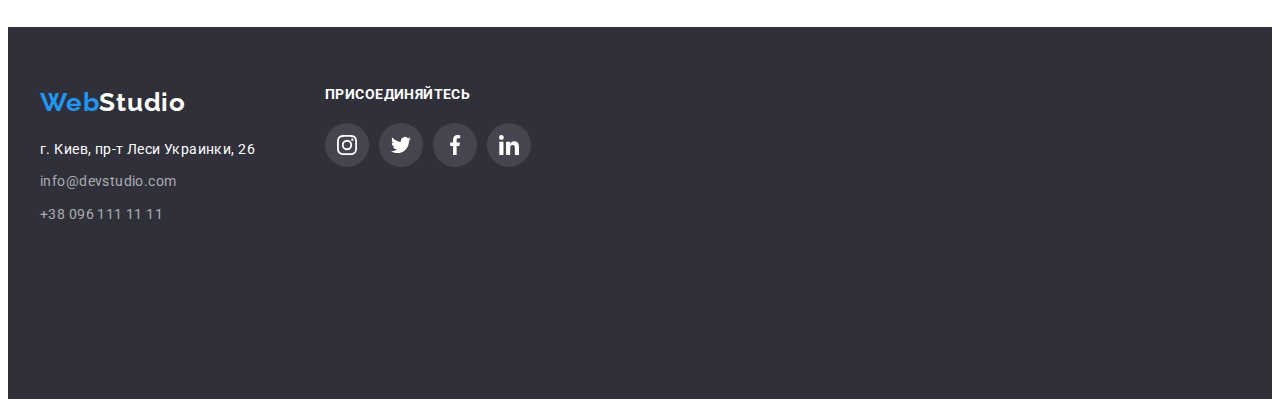
==== commit 977e1cc8: "Додав анімацію" ====
--- a/portfolio.html
+++ b/portfolio.html
@@ -60,8 +60,10 @@
         
             <ul class="portfolio-list">
                 <li class="list-item">
-                    <a href="" class="portfolio-link"><div class="overlay-img">
-                        <img class="img" src="./images/portfolio/img1.jpg" alt="Екран ноутбука с открытой интернет страницей" width="370">
+                    <a href="" class="portfolio-link">
+                        <div class="overlay-img">
+                        <img class="img" src="./images/portfolio/img1.jpg" 
+                        alt="Екран ноутбука с открытой интернет страницей" width="370">
             
                         <div class="overlay"><p class="overlay-txt">Технокряк это современная площадка распространения коронавируса. Компании используют эту платформу для цифрового
                         шпионажа и атак на защищённые сервера конкурентов.</p></div>
--- a/css/styles.css
+++ b/css/styles.css
@@ -114,6 +114,8 @@
 
 .studio-header {
   color: var(--text-nav-tittle);
+
+  transition: color 250ms cubic-bezier(0.4, 0, 0.2, 1);
 }
 
 .logo:hover .studio-header,
@@ -146,6 +148,8 @@
   font-size: 14px;
   line-height: 1.14;
   letter-spacing: 0.02em;
+
+  transition: color 250ms cubic-bezier(0.4, 0, 0.2, 1);
 }
 
 .header-nav .link:hover,
@@ -155,6 +159,8 @@
 
 .header-nav .link.current {
   color: var(--accent);
+
+  transition: color 250ms cubic-bezier(0.4, 0, 0.2, 1);
 }
 
 .header-nav .link.current:hover,
@@ -175,11 +181,33 @@
   height: 4px;
   background-color: var(--accent);
   border-radius: 2px;
+  opacity: 1;
+
+  transition: background-color 250ms cubic-bezier(0.4, 0, 0.2, 1);
 }
 
 .link.current:hover::after,
 .link.current:focus::after {
   background-color: var(--text-nav-tittle);
+}
+
+.header-nav .link::after {
+  position: absolute;
+  left: 0;
+  bottom: 0;
+  content: '';
+  width: 100%;
+  height: 4px;
+  background-color: var(--accent);
+  border-radius: 2px;
+  opacity: 0;
+
+  transition: opacity 250ms cubic-bezier(0.4, 0, 0.2, 1);
+}
+
+.header-nav .link:hover::after,
+.header-nav .link:focus::after {
+  opacity: 1;
 }
 
 /*Header adress*/
@@ -206,6 +234,8 @@
   line-height: 1.14;
   letter-spacing: 0.02em;
   text-decoration: none;
+
+  transition: color 250ms cubic-bezier(0.4, 0, 0.2, 1);
 }
 
 .header-adress .link:hover,
@@ -281,11 +311,9 @@
   align-items: center;
   text-decoration: none;
   cursor: pointer;
-}
-
-.close-button:hover,
-.close-button:focus {
-  background-color: var(--accent);
+
+  transition: background-color 250ms cubic-bezier(0.4, 0, 0.2, 1),
+    color 250ms cubic-bezier(0.4, 0, 0.2, 1);
 }
 
 .hero-button:hover,
@@ -302,24 +330,34 @@
   height: 100%;
   background-color: rgba(0, 0, 0, 0.1);
   z-index: 2;
+  opacity: 1;
+
+  transition: all 250ms cubic-bezier(0.4, 0, 0.2, 1);
 }
 
 .backdrop.is-hidden {
   opacity: 0;
   pointer-events: none;
+  visibility: hidden;
 }
 
 .modal {
   position: absolute;
   top: 50%;
   left: 50%;
-  transform: translate(-50%, -50%);
+  transform: translate(-50%, -50%) scale(1);
 
   min-width: 528px;
   min-height: 581px;
   background-color: #fff;
   display: flex;
   justify-content: flex-end;
+
+  transition: transform 250ms cubic-bezier(0.4, 0, 0.2, 1);
+}
+
+.backdrop.is-hidden .modal {
+  transform: translate(-50%, -50%) scale(1.1);
 }
 
 .close-button {
@@ -336,6 +374,13 @@
   margin-top: 8px;
   margin-right: 8px;
   cursor: pointer;
+
+  transition: background-color 250ms cubic-bezier(0.4, 0, 0.2, 1);
+}
+
+.close-button:hover,
+.close-button:focus {
+  background-color: var(--accent);
 }
 
 /*Features*/
@@ -477,6 +522,11 @@
   width: 44px;
   height: 44px;
   fill: var(--icon-fill);
+  border-radius: 50%;
+
+  transition: background-color 250ms cubic-bezier(0.4, 0, 0.2, 1),
+    border-radius 250ms cubic-bezier(0.4, 0, 0.2, 1),
+    fill 250ms cubic-bezier(0.4, 0, 0.2, 1);
 }
 
 .social-list > .item:not(:last-child) {
@@ -509,6 +559,9 @@
   align-items: center;
   justify-content: center;
   fill: var(--icon-fill);
+
+  transition: border-radius 250ms cubic-bezier(0.4, 0, 0.2, 1),
+    fill 250ms cubic-bezier(0.4, 0, 0.2, 1);
 }
 
 .clients-list .link:hover,
@@ -544,6 +597,8 @@
 
 .studio-footer {
   color: var(--main-background-color);
+
+  transition: color 250ms cubic-bezier(0.4, 0, 0.2, 1);
 }
 
 .logo:hover .studio-footer,
@@ -581,6 +636,8 @@
   font-size: 14px;
   line-height: 1.71;
   letter-spacing: 0.03em;
+
+  transition: color 250ms cubic-bezier(0.4, 0, 0.2, 1);
 }
 
 .footer-adress .link:hover,
@@ -644,6 +701,9 @@
   letter-spacing: 0.03em;
 
   cursor: pointer;
+
+  transition: color 250ms cubic-bezier(0.4, 0, 0.2, 1),
+    background-color 250ms cubic-bezier(0.4, 0, 0.2, 1);
 }
 
 .portfolio-button .link:hover,
@@ -652,13 +712,13 @@
   color: var(--main-background-color);
 }
 
-/*Portfolio Images*/
-
 .portfolio-button {
   display: flex;
   justify-content: center;
   margin-bottom: 34px;
 }
+
+/*Portfolio Images*/
 
 .portfolio-button > .item:not(:last-child) {
   margin-right: 8px;
@@ -705,6 +765,10 @@
 
 .portfolio-link {
   display: block;
+  text-decoration: none;
+  box-shadow: none;
+
+  transition: box-shadow 250ms cubic-bezier(0.4, 0, 0.2, 1);
 }
 
 .portfolio-link:hover,
@@ -715,6 +779,7 @@
 
 .overlay-img {
   position: relative;
+  overflow: hidden;
 }
 
 .overlay {
@@ -725,6 +790,16 @@
   width: 100%;
   height: 294px;
   background-color: rgba(33, 150, 243, 0.9);
+  transform: translateY(100%);
+
+  transition: transform 250ms cubic-bezier(0.4, 0, 0.2, 1),
+    opacity 250ms cubic-bezier(0.4, 0, 0.2, 1);
+}
+
+.portfolio-link:hover .overlay,
+.portfolio-link:focus .overlay {
+  transform: translateY(0%);
+  opacity: 1;
 }
 
 .overlay-txt {
@@ -737,8 +812,3 @@
 
   color: var(--main-background-color);
 }
-
-.portfolio-list .portfolio-link:hover .overlay,
-.portfolio-list .portfolio-link:focus .overlay {
-  opacity: 1;
-}
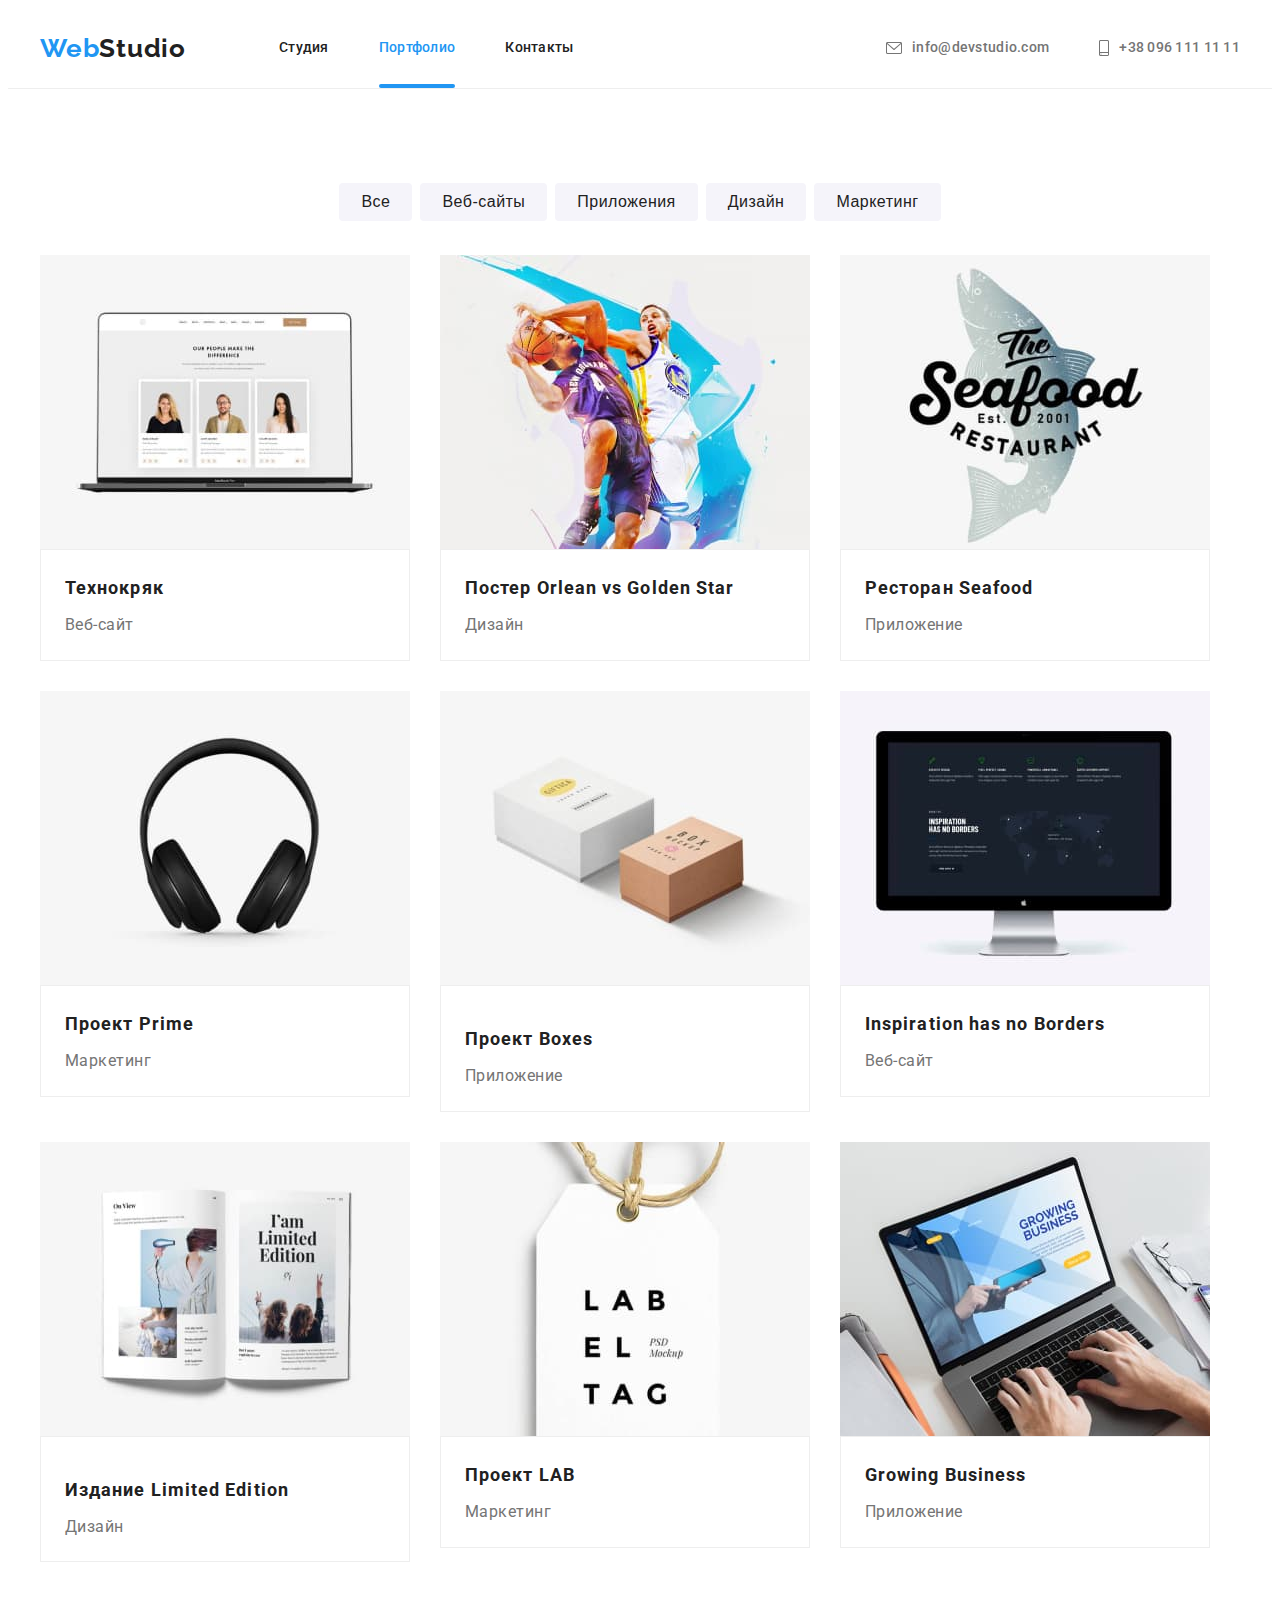
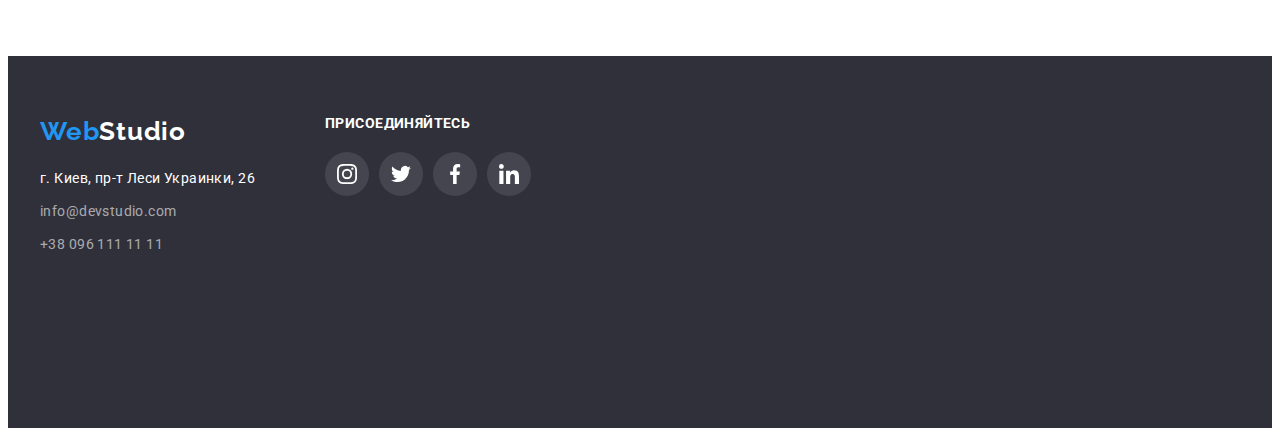
==== commit 5792b880: "Виправив помилки" ====
--- a/portfolio.html
+++ b/portfolio.html
@@ -20,14 +20,14 @@
             <a href="./index.html" class="logo"> Web<span class="studio-header">Studio</span></a>
     
             <nav class="head-navigation">
-                <ul class="header-nav">
+                <ul class="header-nav list">
                     <li class="item"><a href="./index.html" class="link">Студия</a></li>
                     <li class="item"><a href="./portfolio.html" class="link current">Портфолио</a></li>
                     <li class="item"><a href="#adress" class="link">Контакты</a></li>
                 </ul>
             </nav>
     
-        <ul class="header-adress">
+        <ul class="header-adress list">
             <li class="item mail-item"><a href="mailto:info@devstudio.com" class="link">
                     <svg class="icon icon-mail" width="16" height="12">
                         <use href="./images/splite.svg#icon-envelope"></use>
@@ -50,7 +50,7 @@
         <h1 class="visually-hidden">Наше портфолио</h1>
 
         <div class="conteiner">
-             <ul class="portfolio-button">
+             <ul class="portfolio-button list">
                <li class="item"><button type="button" class="link">Все</button></li>
                <li class="item"><button type="button" class="link">Веб-сайты</button></li>
                <li class="item"><button type="button" class="link">Приложения</button></li>
@@ -58,124 +58,124 @@
                <li class="item"><button type="button" class="link">Маркетинг</button></li>
             </ul>
         
-            <ul class="portfolio-list">
+            <ul class="portfolio-list list">
                 <li class="list-item">
                     <a href="" class="portfolio-link">
                         <div class="overlay-img">
                         <img class="img" src="./images/portfolio/img1.jpg" 
                         alt="Екран ноутбука с открытой интернет страницей" width="370">
             
-                        <div class="overlay"><p class="overlay-txt">Технокряк это современная площадка распространения коронавируса. Компании используют эту платформу для цифрового
+                        <div class="overlay"><p class="overlay-txt txt">Технокряк это современная площадка распространения коронавируса. Компании используют эту платформу для цифрового
                         шпионажа и атак на защищённые сервера конкурентов.</p></div>
                 
                     </div>
                     <div class="img-description">
-                        <h2 class="img-tittle">Технокряк</h2>
-                        <p class="project">Веб-сайт</p>
+                        <h2 class="img-tittle second-tittle">Технокряк</h2>
+                        <p class="project txt">Веб-сайт</p>
                     </div>
                     </a>
                 </li>
                 <li class="list-item">
                     <a href="" class="portfolio-link"><div class="overlay-img"><img class="img" src="./images/portfolio/img2.jpg" alt="Два баскетболиста" width="370">
                     <div class="overlay">
-                        <p class="overlay-txt">Технокряк это современная площадка распространения коронавируса. Компании используют эту платформу для цифрового
-                        шпионажа и атак на защищённые сервера конкурентов.</p>
-                    </div>
-                    </div>
-                    <div class="img-description">
-                        <h2 class="img-tittle">Постер <span lang="en">Orlean vs Golden Star</span> </h2>
-                        <p class="project">Дизайн</p>
+                        <p class="overlay-txt txt">Технокряк это современная площадка распространения коронавируса. Компании используют эту платформу для цифрового
+                        шпионажа и атак на защищённые сервера конкурентов.</p>
+                    </div>
+                    </div>
+                    <div class="img-description">
+                        <h2 class="img-tittle second-tittle">Постер <span lang="en">Orlean vs Golden Star</span> </h2>
+                        <p class="project txt">Дизайн</p>
                     </div>
                 </a>
                 </li>
                 <li class="list-item">
                     <a href="" class="portfolio-link"><div class="overlay-img"><img class="img" src="./images/portfolio/img3.jpg" alt="Логотип ресторана" width="370">
                     <div class="overlay">
-                        <p class="overlay-txt">Технокряк это современная площадка распространения коронавируса. Компании используют эту платформу для цифрового
-                        шпионажа и атак на защищённые сервера конкурентов.</p>
-                    </div>
-                    </div>
-                    <div class="img-description">
-                        <h2 class="img-tittle">Ресторан <span lang="en">Seafood</span></h2>
-                        <p class="project">Приложение</p>
+                        <p class="overlay-txt txt">Технокряк это современная площадка распространения коронавируса. Компании используют эту платформу для цифрового
+                        шпионажа и атак на защищённые сервера конкурентов.</p>
+                    </div>
+                    </div>
+                    <div class="img-description">
+                        <h2 class="img-tittle second-tittle">Ресторан <span lang="en">Seafood</span></h2>
+                        <p class="project txt">Приложение</p>
                     </div>
                 </a>
                 </li>
                 <li class="list-item">
                     <a href="" class="portfolio-link"><div class="overlay-img"><img class="img" src="./images/portfolio/img4.jpg" alt="Наушники" width="370">
                     <div class="overlay">
-                        <p class="overlay-txt">Технокряк это современная площадка распространения коронавируса. Компании используют эту платформу для цифрового
-                        шпионажа и атак на защищённые сервера конкурентов.</p>
-                    </div>
-                    </div>
-                    <div class="img-description">
-                        <h2 class="img-tittle">Проект <span lang="en">Prime</span></h2>
-                        <p class="project">Маркетинг</p>
+                        <p class="overlay-txt txt">Технокряк это современная площадка распространения коронавируса. Компании используют эту платформу для цифрового
+                        шпионажа и атак на защищённые сервера конкурентов.</p>
+                    </div>
+                    </div>
+                    <div class="img-description">
+                        <h2 class="img-tittle second-tittle">Проект <span lang="en">Prime</span></h2>
+                        <p class="project txt">Маркетинг</p>
                     </div>
                 </a>
                 </li>
                 <li class="list-item">
                     <a href="" class="portfolio-link"><div class="overlay-img"><img class="img" src="./images/portfolio/img5.jpg" alt="Две коробки" width="370">
                     <div class="overlay">
-                        <p class="overlay-txt">Технокряк это современная площадка распространения коронавируса. Компании используют эту платформу для цифрового
+                        <p class="overlay-txt txt">Технокряк это современная площадка распространения коронавируса. Компании используют эту платформу для цифрового
                         шпионажа и атак на защищённые сервера конкурентов.</p>
                     </div>
                     </div>
                     <div class="img-description">
                            <h2 class="img-tittle">Проект <span lang="en">Boxes</span></h2>
-                           <p class="project">Приложение</p>
+                           <p class="project txt">Приложение</p>
                     </div> 
             </a>
                 </li>
                 <li class="list-item">
                     <a href="" class="portfolio-link"><div class="overlay-img"><img class="img" src="./images/portfolio/img6.jpg" alt="Екран макбука с открытой интернет страницей" width="370">
                     <div class="overlay">
-                        <p class="overlay-txt">Технокряк это современная площадка распространения коронавируса. Компании используют эту платформу для цифрового
-                        шпионажа и атак на защищённые сервера конкурентов.</p>
-                    </div>
-                    </div>
-                    <div class="img-description">
-                        <h2 lang="en" class="img-tittle">Inspiration has no Borders</h2>
-                        <p class="project">Веб-сайт</p>
+                        <p class="overlay-txt txt">Технокряк это современная площадка распространения коронавируса. Компании используют эту платформу для цифрового
+                        шпионажа и атак на защищённые сервера конкурентов.</p>
+                    </div>
+                    </div>
+                    <div class="img-description">
+                        <h2 lang="en" class="img-tittle second-tittle">Inspiration has no Borders</h2>
+                        <p class="project txt">Веб-сайт</p>
                     </div>
                 </a>
                 </li>
                 <li class="list-item">
                     <a href="" class="portfolio-link"><div class="overlay-img"><img class="img" src="./images/portfolio/img7.jpg" alt="Страницы журнала" width="370">
                     <div class="overlay">
-                        <p class="overlay-txt">Технокряк это современная площадка распространения коронавируса. Компании используют эту платформу для цифрового
+                        <p class="overlay-txt txt">Технокряк это современная площадка распространения коронавируса. Компании используют эту платформу для цифрового
                         шпионажа и атак на защищённые сервера конкурентов.</p>
                     </div>
                     </div>
                     <div class="img-description">
                         <h2 class="img-tittle">Издание <span lang="en">Limited Edition</span></h2>
-                        <p class="project">Дизайн</p>
+                        <p class="project txt">Дизайн</p>
                     </div>
                 </a>
                 </li>
                 <li class="list-item">
                     <a href="" class="portfolio-link"><div class="overlay-img"><img class="img" src="./images/portfolio/img8.jpg" alt="Лейба" width="370">
                     <div class="overlay">
-                        <p class="overlay-txt">Технокряк это современная площадка распространения коронавируса. Компании используют эту платформу для цифрового
-                        шпионажа и атак на защищённые сервера конкурентов.</p>
-                    </div>
-                    </div>
-                    <div class="img-description">
-                        <h2 class="img-tittle">Проект <span lang="en">LAB</span></h2>
-                        <p class="project">Маркетинг</p>
+                        <p class="overlay-txt txt">Технокряк это современная площадка распространения коронавируса. Компании используют эту платформу для цифрового
+                        шпионажа и атак на защищённые сервера конкурентов.</p>
+                    </div>
+                    </div>
+                    <div class="img-description">
+                        <h2 class="img-tittle second-tittle">Проект <span lang="en">LAB</span></h2>
+                        <p class="project txt">Маркетинг</p>
                     </div>
                 </a>
                 </li>
                 <li class="list-item">
                     <a href="" class="portfolio-link"><div class="overlay-img"><img class="img" src="./images/portfolio/img9.jpg" alt="Печать на ноутбуке" width="370">
                     <div class="overlay">
-                        <p class="overlay-txt">Технокряк это современная площадка распространения коронавируса. Компании используют эту платформу для цифрового
-                        шпионажа и атак на защищённые сервера конкурентов.</p>
-                    </div>
-                    </div>
-                    <div class="img-description">
-                        <h2 lang="en" class="img-tittle">Growing Business</h2>
-                        <p class="project">Приложение</p>
+                        <p class="overlay-txt txt">Технокряк это современная площадка распространения коронавируса. Компании используют эту платформу для цифрового
+                        шпионажа и атак на защищённые сервера конкурентов.</p>
+                    </div>
+                    </div>
+                    <div class="img-description">
+                        <h2 lang="en" class="img-tittle second-tittle">Growing Business</h2>
+                        <p class="project txt">Приложение</p>
                     </div>
                 </a>
                 </li>
@@ -190,9 +190,9 @@
             <div class="adress-conteiner">
                 <a href="./index.html" class="logo"> Web<span class="studio-footer">Studio</span></a>
                 <address id="adress">
-                    <p class="adress">г. Киев, пр-т Леси Украинки, 26</p>
-    
-                    <ul class="footer-adress">
+                    <p class="adress txt">г. Киев, пр-т Леси Украинки, 26</p>
+    
+                    <ul class="footer-adress list">
                         <li class="list-item"><a href="mailto:info@devstudio.com" class="link">info@devstudio.com</a></li>
                         <li class="list-item"><a href="tel:380961111111" class="link">+38 096 111 11 11</a></li>
                     </ul>
@@ -200,7 +200,7 @@
             </div>
             <div class="footer-social">
                 <span class="join">присоединяйтесь</span>
-                <ul class="social-list">
+                <ul class="social-list list">
                     <li class="item insta-link"><a class="link" href="https://www.instagram.com/" target="_blank" rel="noreferrer noopener">
                             <svg class="icon" width="20" height="20">
                                 <use href="./images/splite.svg#icon-instagram"></use>
--- a/css/styles.css
+++ b/css/styles.css
@@ -24,6 +24,8 @@
   --icon-fill: #afb1b8;
   --footer-text-link: rgba(255, 255, 255, 0.6);
   --bgc-footer-icon: rgba(255, 255, 255, 0.1);
+  --animation-duration: 250ms;
+  --animation-timing-function: cubic-bezier(0.4, 0, 0.2, 1);
 }
 
 body {
@@ -39,15 +41,15 @@
   padding-left: 15px;
 }
 
-ul,
-h2,
-h3,
-p {
+.list,
+.second-tittle,
+.third-tittle,
+.txt {
   margin-top: 0;
   margin-bottom: 0;
 }
 
-h2 {
+.second-tittle {
   margin-bottom: 50px;
 
   color: var(--text-nav-tittle);
@@ -58,7 +60,7 @@
   letter-spacing: 0.03em;
 }
 
-ul {
+.list {
   list-style-type: none;
   padding-left: 0;
 }
@@ -77,13 +79,13 @@
 }
 
 .visually-hidden {
-  position: absolute !important;
+  position: absolute;
   clip: rect(1px 1px 1px 1px);
   clip: rect(1px, 1px, 1px, 1px);
-  padding: 0 !important;
-  border: 0 !important;
-  height: 1px !important;
-  width: 1px !important;
+  padding: 0;
+  border: 0;
+  height: 1px;
+  width: 1px;
   overflow: hidden;
 }
 
@@ -115,7 +117,7 @@
 .studio-header {
   color: var(--text-nav-tittle);
 
-  transition: color 250ms cubic-bezier(0.4, 0, 0.2, 1);
+  transition: var(--animation-duration) var(--animation-timing-function);
 }
 
 .logo:hover .studio-header,
@@ -149,7 +151,7 @@
   line-height: 1.14;
   letter-spacing: 0.02em;
 
-  transition: color 250ms cubic-bezier(0.4, 0, 0.2, 1);
+  transition: var(--animation-duration) var(--animation-timing-function);
 }
 
 .header-nav .link:hover,
@@ -160,7 +162,7 @@
 .header-nav .link.current {
   color: var(--accent);
 
-  transition: color 250ms cubic-bezier(0.4, 0, 0.2, 1);
+  transition: var(--animation-duration) var(--animation-timing-function);
 }
 
 .header-nav .link.current:hover,
@@ -183,7 +185,7 @@
   border-radius: 2px;
   opacity: 1;
 
-  transition: background-color 250ms cubic-bezier(0.4, 0, 0.2, 1);
+  transition: var(--animation-duration) var(--animation-timing-function);
 }
 
 .link.current:hover::after,
@@ -202,7 +204,7 @@
   border-radius: 2px;
   opacity: 0;
 
-  transition: opacity 250ms cubic-bezier(0.4, 0, 0.2, 1);
+  transition: var(--animation-duration) var(--animation-timing-function);
 }
 
 .header-nav .link:hover::after,
@@ -235,7 +237,7 @@
   letter-spacing: 0.02em;
   text-decoration: none;
 
-  transition: color 250ms cubic-bezier(0.4, 0, 0.2, 1);
+  transition: var(--animation-duration) var(--animation-timing-function);
 }
 
 .header-adress .link:hover,
@@ -312,14 +314,438 @@
   text-decoration: none;
   cursor: pointer;
 
-  transition: background-color 250ms cubic-bezier(0.4, 0, 0.2, 1),
-    color 250ms cubic-bezier(0.4, 0, 0.2, 1);
+  transition: var(--animation-duration) var(--animation-timing-function);
 }
 
 .hero-button:hover,
 .hero-button:focus {
   background-color: var(--second-background-color);
   color: var(--text-nav-tittle);
+}
+
+/*Features*/
+
+.features {
+  display: flex;
+}
+
+.features > .item:not(:last-child) {
+  margin-right: 30px;
+}
+
+.background {
+  display: inline-flex;
+  justify-content: center;
+  align-items: center;
+  width: 270px;
+  height: 120px;
+  background-color: var(--second-background-color);
+  border-radius: 4px;
+  margin-bottom: 30px;
+}
+
+.features .icon {
+  width: 70px;
+  height: 70px;
+}
+
+.feature-tittle {
+  margin-bottom: 10px;
+  color: var(--text-nav-tittle);
+
+  font-weight: 700;
+  font-size: 14px;
+  line-height: 1.14;
+  letter-spacing: 0.03em;
+  text-transform: uppercase;
+}
+
+.feature-text {
+  color: var(--text-links);
+
+  font-weight: 400;
+  font-size: 14px;
+  line-height: 1.71;
+  letter-spacing: 0.03em;
+}
+
+/*Work section*/
+
+.work-section {
+  padding-top: 0;
+  text-align: center;
+}
+
+.work-img {
+  display: flex;
+  justify-content: space-between;
+}
+
+.work-img > .work-item {
+  position: relative;
+}
+
+.work-img .img-text {
+  position: absolute;
+  left: 0;
+  bottom: 0;
+  background-color: rgba(47, 48, 58, 0.8);
+  width: 100%;
+  height: 70px;
+  font-weight: 700;
+  font-size: 14px;
+  line-height: 1.14;
+  text-align: center;
+  letter-spacing: 0.03em;
+  text-transform: uppercase;
+  padding: 27px 0px;
+
+  color: var(--main-background-color);
+  z-index: 1;
+}
+
+/*Team*/
+
+.team {
+  text-align: center;
+  background-color: var(--second-background-color);
+}
+
+.team-list .list-item {
+  background-color: var(--main-background-color);
+  box-shadow: 0px 1px 3px rgba(0, 0, 0, 0.12), 0px 1px 1px rgba(0, 0, 0, 0.14),
+    0px 2px 1px rgba(0, 0, 0, 0.2);
+  border-radius: 0px 0px 4px 4px;
+}
+
+.team-list {
+  display: flex;
+  justify-content: space-between;
+  text-align: center;
+}
+
+.team-list > .list-item {
+  padding-bottom: 30px;
+}
+
+.name-worker {
+  margin-top: 30px;
+  margin-bottom: 10px;
+
+  color: var(--text-nav-tittle);
+
+  font-weight: 500;
+  font-size: 16px;
+  line-height: 1.19;
+  letter-spacing: 0.03em;
+}
+
+.work-position {
+  margin-bottom: 16px;
+  color: var(--text-links);
+
+  font-weight: 400;
+  font-size: 16px;
+  line-height: 1.19;
+  letter-spacing: 0.03em;
+}
+
+.social-list {
+  display: flex;
+  justify-content: center;
+}
+
+.social-list .link {
+  display: inline-flex;
+  align-items: center;
+  justify-content: center;
+  width: 44px;
+  height: 44px;
+  fill: var(--icon-fill);
+  border-radius: 50%;
+
+  transition: var(--animation-duration) var(--animation-timing-function);
+}
+
+.social-list > .item:not(:last-child) {
+  margin-right: 10px;
+}
+
+.social-list .link:hover,
+.social-list .link:focus {
+  background-color: var(--accent);
+  border-radius: 50%;
+  fill: var(--main-background-color);
+}
+
+/*Постійні клієнит*/
+
+.clients {
+  text-align: center;
+}
+
+.clients-list {
+  display: flex;
+}
+
+.clients-list .link {
+  display: flex;
+  width: 170px;
+  height: 90px;
+  border: 1px solid var(--icon-fill);
+  border-radius: 4px;
+  align-items: center;
+  justify-content: center;
+  fill: var(--icon-fill);
+
+  transition: var(--animation-duration) var(--animation-timing-function);
+}
+
+.clients-list .link:hover,
+.clients-list .link:focus {
+  border: 1px solid var(--accent);
+  fill: var(--accent);
+}
+
+.clients-item:not(:last-child) {
+  margin-right: 30px;
+}
+
+/*Footer*/
+
+/*Logo*/
+
+.footer {
+  background-color: var(--background-footer-hero);
+}
+
+.footer > .conteiner {
+  display: flex;
+  height: 252px;
+  padding-top: 60px;
+  padding-bottom: 60px;
+}
+/*Footer Logo*/
+
+.footer .logo {
+  display: block;
+  margin-bottom: 20px;
+}
+
+.studio-footer {
+  color: var(--main-background-color);
+
+  transition: var(--animation-duration) var(--animation-timing-function);
+}
+
+.logo:hover .studio-footer,
+.logo:focus .studio-footer {
+  color: var(--accent);
+}
+
+/*Footer Adress*/
+
+.adress {
+  margin-bottom: 9px;
+
+  color: var(--main-background-color);
+
+  font-style: normal;
+  font-weight: 400;
+  font-size: 14px;
+  line-height: 1.71;
+  letter-spacing: 0.03em;
+}
+
+.footer-adress > .list-item:not(:last-child) {
+  margin-bottom: 9px;
+}
+
+.footer-adress {
+  list-style-type: none;
+}
+
+.footer-adress .link {
+  color: var(--footer-text-link);
+
+  font-style: normal;
+  font-weight: 400;
+  font-size: 14px;
+  line-height: 1.71;
+  letter-spacing: 0.03em;
+
+  transition: var(--animation-duration) var(--animation-timing-function);
+}
+
+.footer-adress .link:hover,
+.footer-adress .link:focus {
+  color: var(--accent);
+}
+
+.adress-conteiner {
+  margin-right: 70px;
+}
+
+.footer-social {
+  display: flex;
+  flex-direction: column;
+}
+
+.join {
+  font-weight: 700;
+  font-size: 14px;
+  line-height: 1.14;
+  letter-spacing: 0.03em;
+  text-transform: uppercase;
+  padding-bottom: 20px;
+
+  color: var(--main-background-color);
+}
+
+.footer-social .item {
+  background-color: var(--bgc-footer-icon);
+  border-radius: 50%;
+}
+
+.footer-social .icon {
+  fill: var(--main-background-color);
+}
+
+/*Portfolio*/
+
+.portfolio-header {
+  border-bottom: 1px solid #eeeeee;
+}
+
+/*Main*/
+
+/*Buttons*/
+
+.portfolio-button .link {
+  display: inline-block;
+  min-width: 73px;
+  padding: 6px 22px;
+  border-radius: 4px;
+  border: 0;
+
+  background-color: var(--second-background-color);
+  color: var(--text-nav-tittle);
+
+  font-weight: 500;
+  font-size: 16px;
+  line-height: 1.62;
+  text-align: center;
+  letter-spacing: 0.03em;
+
+  cursor: pointer;
+
+  transition: var(--animation-duration) var(--animation-timing-function);
+}
+
+.portfolio-button .link:hover,
+.portfolio-button .link:focus {
+  background-color: var(--accent);
+  color: var(--main-background-color);
+}
+
+.portfolio-button {
+  display: flex;
+  justify-content: center;
+  margin-bottom: 34px;
+}
+
+/*Portfolio Images*/
+
+.portfolio-button > .item:not(:last-child) {
+  margin-right: 8px;
+}
+
+.portfolio-list {
+  display: flex;
+  flex-wrap: wrap;
+}
+
+.img-description {
+  border: 1px solid #eeeeee;
+
+  padding: 20px 24px;
+}
+
+.portfolio-list > .list-item:not(:nth-child(3n)) {
+  margin-right: 30px;
+}
+
+.portfolio-list > .list-item:not(:nth-last-child(-n + 3)) {
+  margin-bottom: 30px;
+}
+
+.img-tittle {
+  margin-bottom: 4px;
+
+  color: var(--text-nav-tittle);
+
+  font-weight: 700;
+  font-size: 18px;
+  line-height: 2;
+  letter-spacing: 0.06em;
+}
+
+.project {
+  color: var(--text-links);
+
+  font-weight: 400;
+  font-size: 16px;
+  line-height: 1.87;
+  letter-spacing: 0.03em;
+}
+
+.portfolio-link {
+  display: block;
+  text-decoration: none;
+  box-shadow: none;
+
+  transition: var(--animation-duration) var(--animation-timing-function);
+}
+
+.portfolio-link:hover,
+.portfolio-link:focus {
+  box-shadow: 0px 1px 1px rgba(0, 0, 0, 0.12), 0px 4px 4px rgba(0, 0, 0, 0.06),
+    1px 4px 6px rgba(0, 0, 0, 0.16);
+}
+
+.overlay-img {
+  position: relative;
+  overflow: hidden;
+}
+
+.overlay {
+  position: absolute;
+  left: 0;
+  bottom: 0;
+  opacity: 0;
+  width: 100%;
+  height: 294px;
+  background-color: rgba(33, 150, 243, 0.9);
+  transform: translateY(100%);
+
+  transition: var(--animation-duration) var(--animation-timing-function);
+}
+
+.portfolio-link:hover .overlay,
+.portfolio-link:focus .overlay {
+  transform: translateY(0%);
+  opacity: 1;
+}
+
+.overlay-txt {
+  margin: 63px 24px;
+  font-weight: 400;
+  font-size: 18px;
+  line-height: 1.56;
+
+  letter-spacing: 0.03em;
+
+  color: var(--main-background-color);
 }
 
 .backdrop {
@@ -332,7 +758,7 @@
   z-index: 2;
   opacity: 1;
 
-  transition: all 250ms cubic-bezier(0.4, 0, 0.2, 1);
+  transition: var(--animation-duration) var(--animation-timing-function);
 }
 
 .backdrop.is-hidden {
@@ -353,7 +779,7 @@
   display: flex;
   justify-content: flex-end;
 
-  transition: transform 250ms cubic-bezier(0.4, 0, 0.2, 1);
+  transition: var(--animation-duration) var(--animation-timing-function);
 }
 
 .backdrop.is-hidden .modal {
@@ -374,441 +800,14 @@
   margin-top: 8px;
   margin-right: 8px;
   cursor: pointer;
-
-  transition: background-color 250ms cubic-bezier(0.4, 0, 0.2, 1);
-}
-
-.close-button:hover,
-.close-button:focus {
-  background-color: var(--accent);
-}
-
-/*Features*/
-
-.features {
-  display: flex;
-}
-
-.features > .item:not(:last-child) {
-  margin-right: 30px;
-}
-
-.background {
-  display: inline-flex;
-  justify-content: center;
-  align-items: center;
-  width: 270px;
-  height: 120px;
-  background-color: var(--second-background-color);
-  border-radius: 4px;
-  margin-bottom: 30px;
-}
-
-.features .icon {
-  width: 70px;
-  height: 70px;
-}
-
-.feature-tittle {
-  margin-bottom: 10px;
-  color: var(--text-nav-tittle);
-
-  font-weight: 700;
-  font-size: 14px;
-  line-height: 1.14;
-  letter-spacing: 0.03em;
-  text-transform: uppercase;
-}
-
-.feature-text {
-  color: var(--text-links);
-
-  font-weight: 400;
-  font-size: 14px;
-  line-height: 1.71;
-  letter-spacing: 0.03em;
-}
-
-/*Work section*/
-
-.work-section {
-  padding-top: 0;
-  text-align: center;
-}
-
-.work-img {
-  display: flex;
-  justify-content: space-between;
-}
-
-.work-img > .work-item {
-  position: relative;
-}
-
-.work-img .img-text {
-  position: absolute;
-  left: 0;
-  bottom: 0;
-  background-color: rgba(47, 48, 58, 0.8);
-  width: 100%;
-  height: 70px;
-  font-weight: 700;
-  font-size: 14px;
-  line-height: 1.14;
-  text-align: center;
-  letter-spacing: 0.03em;
-  text-transform: uppercase;
-  padding: 27px 0px;
-
-  color: var(--main-background-color);
-  z-index: 1;
-}
-
-/*Team*/
-
-.team {
-  text-align: center;
-  background-color: var(--second-background-color);
-}
-
-.team-list .list-item {
-  background-color: var(--main-background-color);
-  box-shadow: 0px 1px 3px rgba(0, 0, 0, 0.12), 0px 1px 1px rgba(0, 0, 0, 0.14),
-    0px 2px 1px rgba(0, 0, 0, 0.2);
-  border-radius: 0px 0px 4px 4px;
-}
-
-.team-list {
-  display: flex;
-  justify-content: space-between;
-  text-align: center;
-}
-
-.team-list > .list-item {
-  padding-bottom: 30px;
-}
-
-.name-worker {
-  margin-top: 30px;
-  margin-bottom: 10px;
-
-  color: var(--text-nav-tittle);
-
-  font-weight: 500;
-  font-size: 16px;
-  line-height: 1.19;
-  letter-spacing: 0.03em;
-}
-
-.work-position {
-  margin-bottom: 16px;
-  color: var(--text-links);
-
-  font-weight: 400;
-  font-size: 16px;
-  line-height: 1.19;
-  letter-spacing: 0.03em;
-}
-
-.social-list {
-  display: flex;
-  justify-content: center;
-}
-
-.social-list .link {
-  display: inline-flex;
-  align-items: center;
-  justify-content: center;
-  width: 44px;
-  height: 44px;
-  fill: var(--icon-fill);
-  border-radius: 50%;
-
-  transition: background-color 250ms cubic-bezier(0.4, 0, 0.2, 1),
-    border-radius 250ms cubic-bezier(0.4, 0, 0.2, 1),
-    fill 250ms cubic-bezier(0.4, 0, 0.2, 1);
-}
-
-.social-list > .item:not(:last-child) {
-  margin-right: 10px;
-}
-
-.social-list .link:hover,
-.social-list .link:focus {
-  background-color: var(--accent);
-  border-radius: 50%;
-  fill: var(--main-background-color);
-}
-
-/*Постійні клієнит*/
-
-.clients {
-  text-align: center;
-}
-
-.clients-list {
-  display: flex;
-}
-
-.clients-list .link {
-  display: flex;
-  width: 170px;
-  height: 90px;
-  border: 1px solid var(--icon-fill);
-  border-radius: 4px;
-  align-items: center;
-  justify-content: center;
-  fill: var(--icon-fill);
-
-  transition: border-radius 250ms cubic-bezier(0.4, 0, 0.2, 1),
-    fill 250ms cubic-bezier(0.4, 0, 0.2, 1);
-}
-
-.clients-list .link:hover,
-.clients-list .link:focus {
-  border: 1px solid var(--accent);
-  fill: var(--accent);
-}
-
-.clients-item:not(:last-child) {
-  margin-right: 30px;
-}
-
-/*Footer*/
-
-/*Logo*/
-
-.footer {
-  background-color: var(--background-footer-hero);
-}
-
-.footer > .conteiner {
-  display: flex;
-  height: 252px;
-  padding-top: 60px;
-  padding-bottom: 60px;
-}
-/*Footer Logo*/
-
-.footer .logo {
-  display: block;
-  margin-bottom: 20px;
-}
-
-.studio-footer {
-  color: var(--main-background-color);
-
-  transition: color 250ms cubic-bezier(0.4, 0, 0.2, 1);
-}
-
-.logo:hover .studio-footer,
-.logo:focus .studio-footer {
+  color: rgba(0, 0, 0, 1);
+
+  transition: var(--animation-duration) var(--animation-timing-function);
+}
+
+.close-button:hover {
   color: var(--accent);
 }
-
-/*Footer Adress*/
-
-.adress {
-  margin-bottom: 9px;
-
-  color: var(--main-background-color);
-
-  font-style: normal;
-  font-weight: 400;
-  font-size: 14px;
-  line-height: 1.71;
-  letter-spacing: 0.03em;
-}
-
-.footer-adress > .list-item:not(:last-child) {
-  margin-bottom: 9px;
-}
-
-.footer-adress {
-  list-style-type: none;
-}
-
-.footer-adress .link {
-  color: var(--footer-text-link);
-
-  font-style: normal;
-  font-weight: 400;
-  font-size: 14px;
-  line-height: 1.71;
-  letter-spacing: 0.03em;
-
-  transition: color 250ms cubic-bezier(0.4, 0, 0.2, 1);
-}
-
-.footer-adress .link:hover,
-.footer-adress .link:focus {
-  color: var(--accent);
-}
-
-.adress-conteiner {
-  margin-right: 70px;
-}
-
-.footer-social {
-  display: flex;
-  flex-direction: column;
-}
-
-.join {
-  font-weight: 700;
-  font-size: 14px;
-  line-height: 1.14;
-  letter-spacing: 0.03em;
-  text-transform: uppercase;
-  padding-bottom: 20px;
-
-  color: var(--main-background-color);
-}
-
-.footer-social .item {
-  background-color: var(--bgc-footer-icon);
-  border-radius: 50%;
-}
-
-.footer-social .icon {
-  fill: var(--main-background-color);
-}
-
-/*Portfolio*/
-
-.portfolio-header {
-  border-bottom: 1px solid #eeeeee;
-}
-
-/*Main*/
-
-/*Buttons*/
-
-.portfolio-button .link {
-  display: inline-block;
-  min-width: 73px;
-  padding: 6px 22px;
-  border-radius: 4px;
-  border: 0;
-
-  background-color: var(--second-background-color);
-  color: var(--text-nav-tittle);
-
-  font-weight: 500;
-  font-size: 16px;
-  line-height: 1.62;
-  text-align: center;
-  letter-spacing: 0.03em;
-
-  cursor: pointer;
-
-  transition: color 250ms cubic-bezier(0.4, 0, 0.2, 1),
-    background-color 250ms cubic-bezier(0.4, 0, 0.2, 1);
-}
-
-.portfolio-button .link:hover,
-.portfolio-button .link:focus {
-  background-color: var(--accent);
-  color: var(--main-background-color);
-}
-
-.portfolio-button {
-  display: flex;
-  justify-content: center;
-  margin-bottom: 34px;
-}
-
-/*Portfolio Images*/
-
-.portfolio-button > .item:not(:last-child) {
-  margin-right: 8px;
-}
-
-.portfolio-list {
-  display: flex;
-  flex-wrap: wrap;
-}
-
-.img-description {
-  border: 1px solid #eeeeee;
-
-  padding: 20px 24px;
-}
-
-.portfolio-list > .list-item:not(:nth-child(3n)) {
-  margin-right: 30px;
-}
-
-.portfolio-list > .list-item:not(:nth-last-child(-n + 3)) {
-  margin-bottom: 30px;
-}
-
-.img-tittle {
-  margin-bottom: 4px;
-
-  color: var(--text-nav-tittle);
-
-  font-weight: 700;
-  font-size: 18px;
-  line-height: 2;
-  letter-spacing: 0.06em;
-}
-
-.project {
-  color: var(--text-links);
-
-  font-weight: 400;
-  font-size: 16px;
-  line-height: 1.87;
-  letter-spacing: 0.03em;
-}
-
-.portfolio-link {
-  display: block;
-  text-decoration: none;
-  box-shadow: none;
-
-  transition: box-shadow 250ms cubic-bezier(0.4, 0, 0.2, 1);
-}
-
-.portfolio-link:hover,
-.portfolio-link:focus {
-  box-shadow: 0px 1px 1px rgba(0, 0, 0, 0.12), 0px 4px 4px rgba(0, 0, 0, 0.06),
-    1px 4px 6px rgba(0, 0, 0, 0.16);
-}
-
-.overlay-img {
-  position: relative;
-  overflow: hidden;
-}
-
-.overlay {
-  position: absolute;
-  left: 0;
-  bottom: 0;
-  opacity: 0;
-  width: 100%;
-  height: 294px;
-  background-color: rgba(33, 150, 243, 0.9);
-  transform: translateY(100%);
-
-  transition: transform 250ms cubic-bezier(0.4, 0, 0.2, 1),
-    opacity 250ms cubic-bezier(0.4, 0, 0.2, 1);
-}
-
-.portfolio-link:hover .overlay,
-.portfolio-link:focus .overlay {
-  transform: translateY(0%);
-  opacity: 1;
-}
-
-.overlay-txt {
-  margin: 63px 24px;
-  font-weight: 400;
-  font-size: 18px;
-  line-height: 1.56;
-
-  letter-spacing: 0.03em;
-
-  color: var(--main-background-color);
-}
+.close-icon {
+  fill: currentColor;
+}
